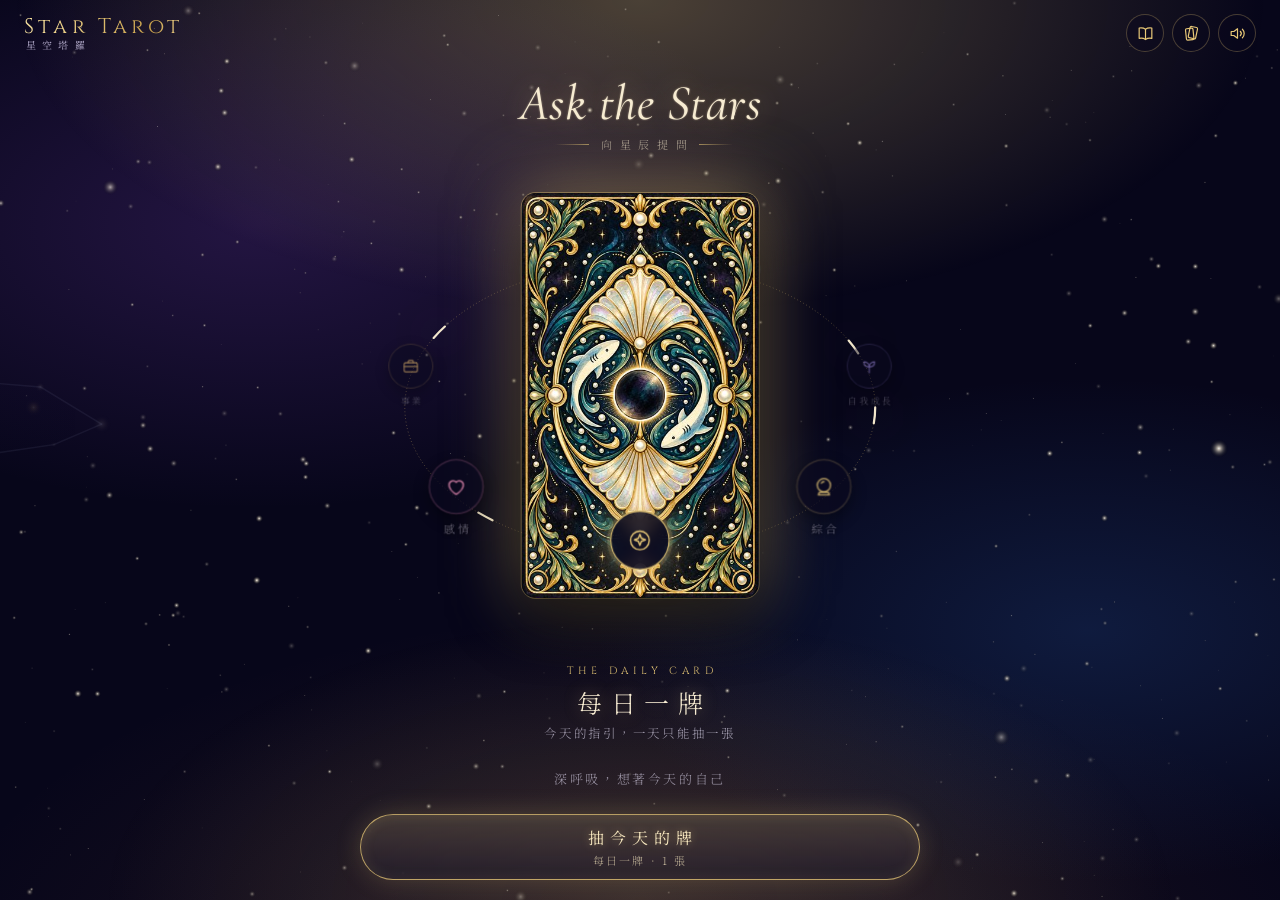
==== index.html @ aa1b9997 "Add quick draw, number scenarios I–V, give each scenario its own spreads - Quick Draw sits opposite " ====
<!doctype html>
<html lang="zh-Hant">
<head>
<meta charset="utf-8">
<meta name="viewport" content="width=device-width, initial-scale=1, viewport-fit=cover">
<title>星空塔羅</title>
<meta name="theme-color" content="#07061a">
<link rel="preconnect" href="https://fonts.googleapis.com">
<link rel="preconnect" href="https://fonts.gstatic.com" crossorigin>
<link href="https://fonts.googleapis.com/css2?family=Cinzel:wght@400;500;700&family=Cormorant+Garamond:ital,wght@0,400;0,500;1,400;1,500&family=Noto+Serif+TC:wght@300;400;600&display=swap" rel="stylesheet">
<link rel="stylesheet" href="style.css">
</head>
<body>
<div id="aura"></div>
<canvas id="sky"></canvas>
<svg id="lines"></svg>
<div id="slots"></div>
<div id="table"></div>
<div id="ghosts"></div>
<div id="qLayer"></div>
<div id="labels"></div>
<div id="pickRing" hidden><div class="spin"></div></div>
<div id="gallery" hidden><div id="ring"></div><p class="gallery-hint">拖曳旋轉 · 點擊看牌</p></div>
<canvas id="fx"></canvas>
<div id="flash"></div>

<header id="top">
  <button class="brand" id="homeBtn" title="回到起始頁"><span class="en">Star Tarot</span><span class="zh">星空塔羅</span></button>
  <div id="spreadName"></div>
  <div class="tools">
    <button class="icon" id="historyBtn" title="占卜紀錄" aria-label="占卜紀錄"><svg viewBox="0 0 24 24" aria-hidden="true"><path d="M12 6.6C10 5.1 7 4.6 4 5.1v13c3-.5 6 0 8 1.5 2-1.5 5-2 8-1.5v-13c-3-.5-6 0-8 1.5zM12 6.6v13"/></svg></button>
    <button class="icon" id="galleryBtn" title="牌卡畫廊" aria-label="牌卡畫廊"><svg viewBox="0 0 24 24" aria-hidden="true"><rect x="9" y="3.6" width="9.5" height="14.5" rx="1.6" transform="rotate(12 13.7 10.9)"/><rect x="5" y="5.6" width="9.5" height="14.5" rx="1.6" transform="rotate(-6 9.7 12.9)"/></svg></button>
    <button class="icon" id="soundBtn" title="音效" aria-label="音效"><svg viewBox="0 0 24 24" aria-hidden="true"><path d="M4 9.5h3.4L12 6v12l-4.6-3.5H4z"/><path d="M15.5 9.2a4 4 0 0 1 0 5.6M18.2 6.6a7.6 7.6 0 0 1 0 10.8"/></svg></button>
  </div>
</header>

<section id="home" class="screen">
  <div class="hero">
    <h1><span class="en">Ask the Stars</span><span class="zh">向星辰提問</span></h1>
  </div>
  <div id="orbit" aria-label="選擇情境">
    <svg class="orbit-path" viewBox="0 0 100 100" preserveAspectRatio="none" aria-hidden="true">
      <ellipse cx="50" cy="50" rx="42" ry="30" pathLength="100"/>
      <ellipse class="comet" cx="50" cy="50" rx="42" ry="30" pathLength="100"/>
    </svg>
    <div class="orbit-card"><div class="oc-face"></div></div>
    <button class="orb" data-scene="daily"><span class="orb-icon"><svg viewBox="0 0 24 24" aria-hidden="true"><circle cx="12" cy="12" r="8.5"/><path d="M12 6.5l1.4 3.6 3.6 1.4-3.6 1.4L12 16.5l-1.4-3.6L7 11.5l3.6-1.4z"/></svg></span><span class="orb-name">每日一牌</span></button>
    <button class="orb" data-scene="love"><span class="orb-icon"><svg viewBox="0 0 24 24" aria-hidden="true"><path d="M12 19.5s-7-4.3-7-9.4A3.9 3.9 0 0 1 12 7.7a3.9 3.9 0 0 1 7 2.4c0 5.1-7 9.4-7 9.4z"/></svg></span><span class="orb-name">感情</span></button>
    <button class="orb" data-scene="career"><span class="orb-icon"><svg viewBox="0 0 24 24" aria-hidden="true"><rect x="4" y="8" width="16" height="11" rx="2"/><path d="M9 8V6.5A1.5 1.5 0 0 1 10.5 5h3A1.5 1.5 0 0 1 15 6.5V8M4 12.5h16"/></svg></span><span class="orb-name">事業</span></button>
    <button class="orb" data-scene="quick"><span class="orb-icon"><svg viewBox="0 0 24 24" aria-hidden="true"><rect x="6" y="5" width="9" height="14" rx="1.5" transform="rotate(-10 10.5 12)"/><path d="M17.5 3.5l.8 2 2 .8-2 .8-.8 2-.8-2-2-.8 2-.8zM18 13l.5 1.2 1.2.5-1.2.5L18 16.4l-.5-1.2-1.2-.5 1.2-.5z"/></svg></span><span class="orb-name">隨手一抽</span></button>
    <button class="orb" data-scene="study"><span class="orb-icon"><svg viewBox="0 0 24 24" aria-hidden="true"><path d="M3.5 9 12 5l8.5 4L12 13z"/><path d="M7 11v4c1.5 1.4 3.2 2 5 2s3.5-.6 5-2v-4M20.5 9v5"/></svg></span><span class="orb-name">學業</span></button>
    <button class="orb" data-scene="self"><span class="orb-icon"><svg viewBox="0 0 24 24" aria-hidden="true"><path d="M12 20v-7"/><path d="M12 13c0-3.5-2.5-6-6.5-6 0 3.8 2.6 6 6.5 6zM12 13c0-3.5 2.5-6 6.5-6 0 3.8-2.6 6-6.5 6z"/></svg></span><span class="orb-name">自我成長</span></button>
    <button class="orb" data-scene="general"><span class="orb-icon"><svg viewBox="0 0 24 24" aria-hidden="true"><circle cx="12" cy="10.5" r="6.5"/><path d="M7.5 17.5h9l1 2.5h-11z"/><path d="M9.5 8.5a3 3 0 0 1 2.5-1.5"/></svg></span><span class="orb-name">綜合</span></button>
  </div>
  <div class="scene-info"><p class="scene-en"></p><h2></h2><p class="scene-sub"></p></div>
  <div id="homeBottom">
    <div id="qBox">
      <input id="question" maxlength="60" placeholder="在心中默念，或寫下你的問題" autocomplete="off">
      <button id="ideaBtn" type="button" title="換一個問題靈感">靈感</button>
    </div>
    <p class="daily-note">深呼吸，想著今天的自己</p>
    <div class="start-row">
      <button class="primary" id="startBtn"><span class="t">開始洗牌</span><span class="s"></span></button>
      <button id="spreadBtn" title="選擇牌陣" aria-label="選擇牌陣"></button>
    </div>
  </div>
</section>

<section id="quick" class="screen">
  <button class="back-link q-back">← 回到星空</button>
  <div class="q-head">
    <p class="scene-en">Quick Draw</p>
    <h2>隨手一抽</h2>
    <p class="scene-sub">心裡想著那件決定不了的事</p>
  </div>
  <div class="q-stage">
    <div class="case" aria-label="從卡夾抽一張牌">
      <div class="case-back"></div>
      <div class="case-cards"><span></span><span></span><span></span></div>
      <div class="peek"><div class="face back"></div></div>
      <div class="case-front">
        <span class="cf-moon"></span>
        <span class="cf-title">STAR TAROT</span>
        <span class="cf-sub">星 空 塔 羅</span>
      </div>
    </div>
    <p class="q-hint">把牌往上拉出來，或輕點卡夾</p>
  </div>
  <div class="q-result" hidden>
    <p class="q-en"></p>
    <h2 class="q-verdict"></h2>
    <p class="q-line"></p>
    <p class="q-card"></p>
    <p class="q-advice"></p>
    <div class="q-actions">
      <button class="primary" data-q="again">再抽一張</button>
      <button data-q="detail">完整牌義</button>
      <button data-q="home">回到星空</button>
    </div>
  </div>
</section>

<div id="wheel" hidden>
  <button class="wheel-close" aria-label="關閉">✕</button>
  <p class="label wheel-title">Choose your spread</p>
  <div class="dial">
  </div>
  <div class="hub">
    <span class="hd"></span>
    <span class="hn"></span>
    <span class="hc"></span>
    <span class="hb"></span>
    <button class="hub-ok">選這個牌陣</button>
  </div>
  <p class="wheel-tip">轉動輪盤，或點選牌陣</p>
</div>

<p id="hint"></p>

<div id="revealBar" hidden><button class="primary" id="revealAllBtn">✦ 全部翻開</button></div>

<div id="actions" hidden>
  <button class="primary with-icon" id="readingBtn"><svg viewBox="0 0 24 24" aria-hidden="true"><path d="M7 3.5h7.5L19 8v12.5H7z"/><path d="M14.5 3.5V8H19M10 12h6M10 15.5h6"/></svg>完整解讀</button>
  <button class="with-icon" id="shareBtn"><svg viewBox="0 0 24 24" aria-hidden="true"><path d="M12 15V4M8 7.5L12 3.5l4 4"/><path d="M6.5 11H5v9.5h14V11h-1.5"/></svg>存成圖片</button>
  <button class="with-icon" id="againBtn"><svg viewBox="0 0 24 24" aria-hidden="true"><path d="M19 12a7 7 0 1 1-2.1-5"/><path d="M19.5 4v4.5H15"/></svg>再抽一次</button>
</div>

<div id="tooltip" hidden></div>

<div id="modal" hidden>
  <div class="modal-body">
    <button class="close" aria-label="關閉">✕</button>
    <div class="modal-card"><div class="mcard"><img alt=""><div class="holo"></div><div class="glare"></div></div></div>
    <div class="modal-text"></div>
  </div>
</div>

<div id="sheet" hidden>
  <div class="sheet-body">
    <button class="close" aria-label="關閉">✕</button>
    <div class="sheet-content"></div>
  </div>
</div>

<div id="share" hidden>
  <div class="share-body">
    <button class="close" aria-label="關閉">✕</button>
    <img alt="占卜結果圖片">
    <p class="share-status"></p>
    <div class="share-actions">
      <button class="primary" data-act="native" hidden>分享</button>
      <button class="with-icon" data-act="download"><svg viewBox="0 0 24 24" aria-hidden="true"><path d="M12 4v11M8 11l4 4 4-4M5 19.5h14"/></svg>下載圖片</button>
    </div>
  </div>
</div>

<script src="meanings.js"></script>
<script src="cards.js"></script>
<script src="reading.js"></script>
<script src="live.js"></script>
<script src="app.js"></script>
</body>
</html>
---- style.css ----
:root {
  --ink: #f4ecd8;
  --muted: #b8b0d0;
  --gold: #e8c877;
  --gold-deep: #b8913f;
  --night: #07061a;
  --panel: rgba(16, 13, 44, .78);
  --line: rgba(232, 200, 119, .35);
  --serif: 'Noto Serif TC', 'Songti TC', serif;
  --display: 'Cinzel', 'Noto Serif TC', serif;
  --latin: 'Cormorant Garamond', 'Noto Serif TC', serif;
}

* { box-sizing: border-box; }
html, body { margin: 0; height: 100%; overflow: hidden; }
body {
  background:
    radial-gradient(ellipse 60% 45% at 20% 25%, rgba(110, 60, 170, .28), transparent 70%),
    radial-gradient(ellipse 55% 40% at 85% 70%, rgba(40, 90, 170, .25), transparent 70%),
    radial-gradient(ellipse 80% 60% at 50% 110%, rgba(200, 120, 80, .14), transparent 70%),
    var(--night);
  color: var(--ink);
  font-family: var(--serif);
  -webkit-tap-highlight-color: transparent;
  user-select: none;
  -webkit-user-select: none;
}
button { font: inherit; color: inherit; cursor: pointer; }

#sky, #fx, #lines, #slots, #table { position: fixed; inset: 0; width: 100%; height: 100%; }
#sky { z-index: 0; }
#lines { z-index: 1; pointer-events: none; overflow: visible; }
#slots { z-index: 1; pointer-events: none; }
#table { z-index: 2; pointer-events: none; perspective: 1400px; }
#ghosts { position: fixed; inset: 0; z-index: 6; pointer-events: none; perspective: 1400px; }
#home.handoff .orbit-card { visibility: hidden; }
#fx { z-index: 8; pointer-events: none; }
#labels { position: fixed; inset: 0; z-index: 3; pointer-events: none; }

/* ---------- 頂部 ---------- */
#top {
  position: fixed; top: 0; left: 0; right: 0; z-index: 6;
  display: grid; grid-template-columns: 1fr auto 1fr; align-items: center; gap: 12px;
  padding: max(14px, env(safe-area-inset-top)) 24px 12px;
}
.brand { display: flex; flex-direction: column; gap: 2px; line-height: 1; padding: 0; border: 0; background: none; text-align: left; justify-self: start; }
.brand .en {
  font-family: var(--display); font-size: 21px; letter-spacing: .2em;
  background: linear-gradient(90deg, #f8e3a1, #c9a14a 40%, #fff1c4 60%, #c9a14a);
  background-size: 200% 100%;
  -webkit-background-clip: text; background-clip: text; color: transparent;
  animation: sheen 6s linear infinite;
}
.brand .zh { font-size: 10px; letter-spacing: .62em; color: var(--muted); padding-left: 2px; }
@keyframes sheen { to { background-position: -200% 0; } }

.tools { display: flex; gap: 8px; justify-self: end; }
.icon {
  display: grid; place-items: center; width: 38px; height: 38px; padding: 0; border-radius: 50%;
  border: 1px solid rgba(232, 200, 119, .28); background: rgba(10, 8, 30, .45); color: var(--gold);
  transition: border-color .25s, background .25s, box-shadow .25s;
}
.icon svg { width: 19px; height: 19px; fill: none; stroke: currentColor; stroke-width: 1.5; stroke-linecap: round; stroke-linejoin: round; }
.icon:hover { border-color: var(--gold); background: rgba(232, 200, 119, .1); box-shadow: 0 0 18px rgba(232, 200, 119, .25); }
.icon.off { color: var(--muted); }

/* ---------- 情境氛圍：依情境換背景光暈 ---------- */
#aura {
  position: fixed; inset: 0; z-index: 0; pointer-events: none; transition: opacity .5s;
  --aura: 120, 90, 220;
  background:
    radial-gradient(ellipse 70% 50% at 50% 0%, rgba(var(--aura), .30), transparent 70%),
    radial-gradient(ellipse 60% 45% at 50% 100%, rgba(var(--aura), .16), transparent 70%);
}

/* ---------- 起始頁 ---------- */
.screen {
  position: fixed; inset: 0; z-index: 5; overflow: hidden;
  display: flex; flex-direction: column; align-items: center; gap: clamp(8px, 1.6vh, 16px);
  padding: calc(max(14px, env(safe-area-inset-top)) + 64px) 16px max(16px, env(safe-area-inset-bottom));
  opacity: 0; pointer-events: none; transform: translateY(16px);
  transition: opacity .45s, transform .45s;
}
.screen.show { opacity: 1; pointer-events: auto; transform: none; }
.screen > * { width: min(560px, 100%); flex: none; }
#home { --accent-rgb: 232, 200, 119; }

.hero { text-align: center; }
.hero h1 { margin: 0; display: flex; flex-direction: column; align-items: center; gap: 8px; font-weight: 400; }
.hero .en {
  font-family: var(--latin); font-style: italic; font-weight: 400; line-height: 1;
  font-size: clamp(32px, 9vw, 50px); letter-spacing: .01em; color: #f7ecd2;
  text-shadow: 0 0 26px rgba(var(--accent-rgb), .45), 0 0 2px rgba(255, 240, 210, .5);
  transition: text-shadow .6s;
}
.hero .zh {
  display: flex; align-items: center; gap: 12px;
  font-size: 11px; font-weight: 300; letter-spacing: .7em; padding-left: .7em; color: rgba(246, 234, 208, .62);
}
.hero .zh::before, .hero .zh::after { content: ''; width: 34px; height: 1px; background: linear-gradient(90deg, transparent, rgba(232, 200, 119, .6)); }
.hero .zh::after { transform: scaleX(-1); margin-left: -.7em; }

/* 星座軌道：中央浮動的牌，六個情境沿著橢圓環繞 */
#orbit {
  position: relative; flex: 1 1 auto !important; min-height: 170px; max-height: 520px;
  touch-action: none; cursor: grab; user-select: none; -webkit-user-select: none;
}
#orbit:active { cursor: grabbing; }
.orbit-path { position: absolute; inset: 0; width: 100%; height: 100%; overflow: visible; pointer-events: none; }
.orbit-path ellipse {
  fill: none; stroke: rgba(var(--accent-rgb), .4); stroke-width: 1; vector-effect: non-scaling-stroke;
  stroke-dasharray: .35 1.15; transition: stroke .6s;
}
.orbit-path .comet {
  stroke: rgba(255, 244, 214, .95); stroke-width: 2.2; stroke-linecap: round; stroke-dasharray: 7 93;
  filter: drop-shadow(0 0 4px rgba(var(--accent-rgb), .9));
  animation: comet 7s linear infinite;
}
@keyframes comet { to { stroke-dashoffset: -100; } }
.orbit-card { position: absolute; left: 50%; top: 50%; z-index: 2; height: 84%; aspect-ratio: 958 / 1642; transform: translate(-50%, -53%); perspective: 900px; pointer-events: none; }
.oc-face {
  width: 100%; height: 100%; border-radius: 6% / 3.5%;
  background: var(--back) center / 100% 100%;
  box-shadow: 0 24px 54px rgba(0, 0, 0, .62), 0 0 0 1px rgba(232, 200, 119, .45), 0 0 70px rgba(var(--accent-rgb), .55);
  animation: ocFloat 5s ease-in-out infinite; transition: box-shadow .6s;
}
@keyframes ocFloat { 50% { transform: translateY(-8px) rotateY(10deg) rotateX(4deg); } }
.orbit-card.spin .oc-face { animation: ocSpin .9s cubic-bezier(.3, .7, .3, 1), ocFloat 5s ease-in-out .9s infinite; }
@keyframes ocSpin { from { transform: rotateY(-360deg) scale(.88); } }

.orb { position: absolute; left: 0; top: 0; display: flex; flex-direction: column; align-items: center; gap: 6px; padding: 0; border: 0; background: none; color: var(--ink); will-change: transform; }
.orb-icon {
  position: relative; display: grid; place-items: center; width: 54px; height: 54px; border-radius: 50%;
  border: 1px solid rgba(var(--orb-rgb, 232, 200, 119), .32); background: rgba(12, 10, 32, .8);
  backdrop-filter: blur(6px); -webkit-backdrop-filter: blur(6px);
  box-shadow: 0 6px 18px rgba(0, 0, 0, .45); transition: border-color .3s, box-shadow .3s;
}
.orb-icon svg { width: 24px; height: 24px; fill: none; stroke: rgb(var(--orb-rgb, 232, 200, 119)); stroke-width: 1.3; stroke-linecap: round; stroke-linejoin: round; }
.orb-name { font-size: 11px; font-weight: 300; letter-spacing: .26em; padding-left: .26em; white-space: nowrap; color: rgba(225, 218, 240, .6); text-shadow: 0 1px 4px #000; transition: color .3s; }
.orb.on .orb-icon { border-color: rgb(var(--orb-rgb, 232, 200, 119)); box-shadow: 0 0 0 3px rgba(var(--orb-rgb, 232, 200, 119), .16), 0 0 34px rgba(var(--orb-rgb, 232, 200, 119), .65); }
.orb.on .orb-name { opacity: 0; } /* 正前方的名稱和下方的大標題重複，就不顯示 */
.orb.nudge .orb-icon::after {
  content: ''; position: absolute; inset: -6px; border-radius: 50%; border: 1px solid rgba(232, 200, 119, .8);
  animation: nudge 1.8s ease-out infinite;
}
@keyframes nudge { from { transform: scale(.85); opacity: 1; } to { transform: scale(1.3); opacity: 0; } }
[data-scene="daily"] { --orb-rgb: 232, 200, 119; }
[data-scene="love"] { --orb-rgb: 255, 154, 196; }
[data-scene="career"] { --orb-rgb: 245, 198, 110; }
[data-scene="study"] { --orb-rgb: 124, 200, 255; }
[data-scene="self"] { --orb-rgb: 185, 162, 255; }
[data-scene="general"] { --orb-rgb: 232, 200, 119; }

.scene-info { text-align: center; }
.scene-en { margin: 0; font-family: var(--display); font-size: 10.5px; letter-spacing: .42em; padding-left: .42em; text-transform: uppercase; color: rgba(var(--accent-rgb), .95); transition: color .6s; }
.scene-info h2 {
  margin: 6px 0 4px; font-size: 25px; font-weight: 300; letter-spacing: .34em; padding-left: .34em; color: #f7ecd2;
  text-shadow: 0 0 18px rgba(var(--accent-rgb), .35);
}
.scene-sub { margin: 0; font-size: 12.5px; font-weight: 300; letter-spacing: .14em; color: rgba(225, 218, 240, .66); }

/* 下方：問題框＋主要按鈕＋右側的牌陣按鈕；每日一牌時用同樣的版面 */
#homeBottom { display: flex; flex-direction: column; gap: 12px; padding-bottom: 4px; }
.daily-note { display: none; margin: 0; text-align: center; font-size: 13px; font-weight: 300; letter-spacing: .2em; color: rgba(225, 218, 240, .62); line-height: 46px; }
#home.daily #qBox { display: none; }
#home.daily .daily-note { display: block; }
#home.daily #spreadBtn { display: none; }
.start-row { display: flex; gap: 10px; align-items: center; }
#startBtn { flex: 1; display: flex; flex-direction: column; align-items: center; gap: 3px; padding: 11px 20px; }
#startBtn .t { font-size: 16px; letter-spacing: .36em; padding-left: .36em; }
#startBtn .s { font-size: 11px; font-weight: 300; letter-spacing: .2em; color: rgba(248, 233, 192, .7); text-shadow: none; }
#spreadBtn {
  flex: none; position: relative; width: 64px; aspect-ratio: 1; border-radius: 50%; padding: 0;
  display: flex; flex-direction: column; align-items: center; justify-content: center; gap: 1px;
  border: 0; background: radial-gradient(circle, rgba(var(--accent-rgb), .18), rgba(12, 10, 32, .8) 70%);
  box-shadow: 0 0 24px rgba(var(--accent-rgb), .28); transition: box-shadow .3s, transform .2s;
}
#spreadBtn:hover { transform: scale(1.05); box-shadow: 0 0 34px rgba(var(--accent-rgb), .45); }
.sb-ring { position: absolute; inset: 0; width: 100%; height: 100%; animation: spinSlow 24s linear infinite; }
.sb-ring circle { fill: none; stroke: rgba(var(--accent-rgb), .85); stroke-width: 1; }
.sb-ring .thin { stroke-opacity: .4; stroke-dasharray: 1.5 3; }
.sb-ring line { stroke: rgba(var(--accent-rgb), .7); stroke-width: 1; }
.sb-ring .pt { fill: rgb(var(--accent-rgb)); }
@keyframes spinSlow { to { transform: rotate(360deg); } }
.sb-fan { position: relative; width: 25px; height: 25px; margin-top: 2px; }
.sb-fan rect { fill: rgba(12, 10, 32, .9); stroke: #f3d68a; stroke-width: 1.1; }
.sb-fan .dot { fill: #f3d68a; }
.sb-label { position: relative; font-size: 10px; font-weight: 300; letter-spacing: .3em; padding-left: .3em; color: #f7ecd2; }
#spreadBtn.pop { animation: pop .5s cubic-bezier(.3, 1.6, .5, 1); }
@keyframes pop { 40% { transform: scale(1.18); } }

/* 牌陣輪盤 */
#wheel {
  position: fixed; inset: 0; z-index: 9; display: grid; place-items: center;
  background: radial-gradient(circle at 50% 50%, rgba(14, 10, 40, .82), rgba(4, 3, 14, .92));
  backdrop-filter: blur(6px); -webkit-backdrop-filter: blur(6px);
  opacity: 0; transition: opacity .35s;
  --D: min(86vw, 62vh, 460px);
}
#wheel[hidden] { display: none; }
#wheel.open { opacity: 1; }
#wheel .dial, #wheel .hub {
  grid-area: 1 / 1; transform-origin: calc(var(--ox) - 50vw + 50%) calc(var(--oy) - 50vh + 50%);
  transform: scale(.08) rotate(-120deg); transition: transform .5s cubic-bezier(.2, .9, .25, 1.05);
}
#wheel.open .dial, #wheel.open .hub { transform: none; }
.dial {
  position: relative; width: var(--D); height: var(--D); border-radius: 50%; touch-action: none; cursor: grab;
  background:
    radial-gradient(circle, transparent 33%, rgba(var(--accent-rgb, 232, 200, 119), .07) 34%, transparent 35%),
    radial-gradient(circle, transparent 70%, rgba(232, 200, 119, .06) 71%, transparent 100%);
  border: 1px solid rgba(232, 200, 119, .28);
  box-shadow: 0 0 80px rgba(var(--accent-rgb, 232, 200, 119), .15), inset 0 0 60px rgba(232, 200, 119, .05);
}
.dial::before {
  content: ''; position: absolute; inset: 9%; border-radius: 50%;
  border: 1px dashed rgba(232, 200, 119, .25);
}
/* 正上方的指標 */
.dial::after {
  content: ''; position: absolute; left: 50%; top: -14px; width: 0; height: 0; transform: translateX(-50%);
  border: 8px solid transparent; border-top: 11px solid var(--gold);
  filter: drop-shadow(0 0 6px rgba(232, 200, 119, .9));
}
.wi {
  position: absolute; left: 50%; top: 50%; width: 76px; margin: -38px 0 0 -38px; padding: 8px 0 6px;
  display: flex; flex-direction: column; align-items: center; gap: 4px; border: 0; background: none; color: var(--ink);
  transform: rotate(calc(var(--a) + var(--rot, 0deg))) translateY(calc(var(--D) * -.4)) rotate(calc((var(--a) + var(--rot, 0deg)) * -1));
}
.wi .diagram { width: 32px; height: 32px; padding: 6px; box-sizing: content-box; border-radius: 50%; background: rgba(12, 10, 32, .85); border: 1px solid rgba(232, 200, 119, .3); transition: border-color .3s, box-shadow .3s, transform .3s; }
.wi span { font-size: 11px; font-weight: 300; letter-spacing: .12em; white-space: nowrap; color: rgba(225, 218, 240, .7); }
.wi em { position: absolute; top: -6px; right: 2px; font-style: normal; font-size: 9px; letter-spacing: .15em; padding: 0 5px; border-radius: 999px; color: #1a1230; background: var(--gold); }
.wi.on .diagram { border-color: var(--gold); box-shadow: 0 0 22px rgba(232, 200, 119, .65); transform: scale(1.15); }
.wi.on span { color: #f7ecd2; }
.hub {
  position: relative; z-index: 1; width: calc(var(--D) * .6); display: flex; flex-direction: column; align-items: center; gap: 4px;
  text-align: center; pointer-events: none;
}
.hub .hd .diagram { width: 46px; height: 46px; }
.hn { font-size: 19px; font-weight: 300; letter-spacing: .3em; padding-left: .3em; color: #f7ecd2; }
.hc { font-family: var(--display); font-size: 9.5px; letter-spacing: .32em; text-transform: uppercase; color: rgba(232, 200, 119, .8); }
.hb { margin: 4px 0 8px; font-size: 11.5px; font-weight: 300; line-height: 1.6; color: rgba(225, 218, 240, .66); text-wrap: balance; word-break: keep-all; }
.hub-ok {
  pointer-events: auto; padding: 8px 18px; border-radius: 999px; font-size: 12.5px; letter-spacing: .24em; padding-left: calc(18px + .24em);
  border: 1px solid rgba(232, 200, 119, .75); background: rgba(232, 200, 119, .12); color: #f8e9c0;
  box-shadow: 0 0 18px rgba(232, 200, 119, .25);
}
.wheel-title { position: absolute; top: calc(max(14px, env(safe-area-inset-top)) + 70px); left: 0; right: 0; justify-content: center; }
.wheel-tip { position: absolute; bottom: max(28px, env(safe-area-inset-bottom)); left: 0; right: 0; margin: 0; text-align: center; font-size: 12px; font-weight: 300; letter-spacing: .2em; color: rgba(225, 218, 240, .55); }
.wheel-close {
  position: absolute; top: calc(max(14px, env(safe-area-inset-top)) + 4px); right: 18px; width: 38px; height: 38px; border-radius: 50%;
  border: 1px solid var(--line); background: rgba(0, 0, 0, .3);
}

#qBox { position: relative; }
#question {
  width: 100%; padding: 12px 70px 12px 20px; border-radius: 999px; text-align: center;
  border: 1px solid rgba(232, 200, 119, .24); background: rgba(10, 8, 30, .55); color: #f7ecd2;
  font: 300 16px var(--serif); letter-spacing: .06em; outline: none; user-select: text; -webkit-user-select: text;
  transition: border-color .3s, box-shadow .3s;
}
#question:focus { border-color: rgba(232, 200, 119, .7); box-shadow: 0 0 24px rgba(232, 200, 119, .2); }
#question::placeholder { color: rgba(225, 218, 240, .45); letter-spacing: .1em; }
#question.flash { animation: qflash .7s ease-out; }
@keyframes qflash { from { border-color: var(--gold); box-shadow: 0 0 30px rgba(232, 200, 119, .45); } }
#ideaBtn {
  position: absolute; right: 6px; top: 50%; transform: translateY(-50%);
  padding: 6px 13px; border-radius: 999px; font-size: 11.5px; letter-spacing: .24em; padding-left: calc(13px + .24em); white-space: nowrap;
  border: 1px solid rgba(232, 200, 119, .3); background: rgba(232, 200, 119, .06); color: rgba(232, 200, 119, .95);
  transition: background .25s, border-color .25s;
}
#ideaBtn:hover { background: rgba(232, 200, 119, .14); border-color: var(--gold); }
.with-icon { display: inline-flex; align-items: center; justify-content: center; gap: 7px; }
.with-icon svg { width: 16px; height: 16px; flex: none; fill: none; stroke: currentColor; stroke-width: 1.6; stroke-linecap: round; stroke-linejoin: round; }
.label {
  display: flex; align-items: center; gap: 12px; margin: 0;
  font-family: var(--display); font-size: 9.5px; letter-spacing: .42em; text-transform: uppercase; color: rgba(232, 200, 119, .72);
}
.label::before, .label::after { content: ''; width: 34px; height: 1px; background: linear-gradient(90deg, transparent, rgba(232, 200, 119, .5)); }
.label::after { transform: scaleX(-1); }
.chips { display: flex; justify-content: center; gap: 6px; }
.chips button {
  padding: 6px 13px; border-radius: 999px; font-size: 13px; white-space: nowrap;
  border: 1px solid rgba(232, 200, 119, .22); background: rgba(10, 8, 30, .5); color: var(--muted);
  transition: color .25s, border-color .25s, background .25s, box-shadow .25s;
}
.chips button:hover { color: var(--ink); border-color: var(--gold); }

/* 主要按鈕：深色玻璃、細金邊、帶一點微光 */
.primary {
  padding: 12px 32px; border-radius: 999px; border: 1px solid rgba(232, 200, 119, .75);
  background: linear-gradient(180deg, rgba(232, 200, 119, .22), rgba(232, 200, 119, .05)), rgba(14, 11, 38, .6);
  backdrop-filter: blur(8px); -webkit-backdrop-filter: blur(8px);
  color: #f8e9c0; font-weight: 400; letter-spacing: .32em; text-shadow: 0 0 10px rgba(232, 200, 119, .45);
  box-shadow: 0 0 26px rgba(232, 200, 119, .2), inset 0 0 14px rgba(232, 200, 119, .12);
  transition: transform .2s, box-shadow .25s, border-color .25s;
}
.primary:hover { transform: translateY(-1px); border-color: #f3d68a; box-shadow: 0 0 40px rgba(232, 200, 119, .38), inset 0 0 18px rgba(232, 200, 119, .2); }
#spreadName { justify-self: center; font-size: 12px; font-weight: 300; letter-spacing: .32em; color: rgba(232, 200, 119, .85); }

/* 比較矮的螢幕：縮小標題，讓軌道多一點空間 */
@media (max-height: 700px) {
  .hero .en { font-size: 30px; }
  .hero .zh { display: none; }
  .scene-info h2 { font-size: 22px; margin: 3px 0 2px; }
  .scene-sub { display: none; }
}
@media (max-height: 600px) {
  .hero { display: none; }
}

#hint {
  position: fixed; left: 0; right: 0; z-index: 6; margin: 0;
  text-align: center; font-size: 14px; letter-spacing: .15em; color: var(--gold);
  text-shadow: 0 0 12px rgba(232, 200, 119, .6);
  pointer-events: none; transition: opacity .4s;
}
#hint small { display: block; margin-top: 4px; font-size: 11px; letter-spacing: .12em; color: var(--muted); text-shadow: none; }

/* ---------- 3D 牌環 ---------- */
#pickRing {
  position: fixed; left: 0; right: 0; bottom: 0; z-index: 4;
  perspective: 900px; touch-action: none; cursor: grab;
  transition: opacity .45s;
}
#pickRing[hidden] { display: none; }
#pickRing.out { opacity: 0; pointer-events: none; }
#pickRing:active { cursor: grabbing; }
#pickRing .spin { position: absolute; left: 50%; transform-style: preserve-3d; }
.rcard {
  position: absolute; transform-style: preserve-3d;
  transform: rotateY(calc(var(--a) * var(--open, 1))) translateZ(var(--R)) translateY(var(--up, 0px)) scale(var(--sc, 1));
}
#pickRing.ready .rcard { transition: transform .35s cubic-bezier(.2, .8, .2, 1); }
.rcard .face { background: var(--back) center / 100% 100%; box-shadow: 0 6px 16px rgba(0, 0, 0, .5), 0 0 0 1px rgba(232, 200, 119, .25); transition: box-shadow .3s; }
.ring-focus { position: absolute; left: 50%; z-index: 5; pointer-events: none; transform: translateY(-20px); transition: opacity .25s, transform .3s cubic-bezier(.2, .9, .3, 1.3); }
.ring-focus .face { border-radius: 5.5% / 3.2%; box-shadow: 0 14px 30px rgba(0, 0, 0, .6), 0 0 0 1.5px rgba(255, 230, 160, .95), 0 0 34px rgba(255, 215, 130, .75); }
#pickRing.moving .ring-focus { opacity: 0; transform: translateY(0) scale(.9); }
#pickRing:not(.moving) .rcard.facing { opacity: 0; transition: opacity .15s; }

#revealBar {
  position: fixed; left: 50%; bottom: max(22px, env(safe-area-inset-bottom)); z-index: 6;
  transform: translateX(-50%); animation: rise .6s both;
}
#revealBar[hidden] { display: none; }

#flash {
  position: fixed; inset: 0; z-index: 7; pointer-events: none; opacity: 0;
  background: radial-gradient(circle at 50% 45%, rgba(var(--flash, 255, 226, 150), .5), transparent 65%);
}
#flash.on { animation: flashA .9s ease-out; }
@keyframes flashA { 15% { opacity: 1; } to { opacity: 0; } }

.reveal-name {
  position: absolute; z-index: 2; padding: 6px 16px; border-radius: 999px; white-space: nowrap;
  font-size: 15px; letter-spacing: .15em; color: var(--gold);
  background: rgba(10, 8, 30, .88); border: 1px solid rgba(232, 200, 119, .5);
  box-shadow: 0 8px 24px rgba(0, 0, 0, .5), 0 0 20px rgba(232, 200, 119, .25);
  animation: namePop 2.2s ease-out both;
}
.reveal-name small { margin-left: 8px; font-size: 11px; letter-spacing: .1em; color: #ffe7a8; }
.reveal-name.rev small { color: #ffb4b4; }
@keyframes namePop {
  0% { opacity: 0; transform: translateY(10px) scale(.9); }
  15%, 75% { opacity: 1; transform: none; }
  100% { opacity: 0; transform: translateY(-8px); }
}

#actions {
  position: fixed; left: 50%; bottom: max(18px, env(safe-area-inset-bottom)); z-index: 6;
  transform: translateX(-50%); display: flex; gap: 10px;
  animation: rise .6s both;
}
#actions[hidden] { display: none; }
#actions button { white-space: nowrap; }
#actions button:not(.primary) {
  padding: 11px 22px; border-radius: 999px; border: 1px solid var(--line);
  background: rgba(10, 8, 30, .6); letter-spacing: .1em;
}
@keyframes rise { from { opacity: 0; transform: translate(-50%, 16px); } }

/* ---------- 牌 ---------- */
.card {
  position: absolute; left: 0; top: 0;
  transition: transform .9s cubic-bezier(.2, .8, .2, 1), width .9s cubic-bezier(.2, .8, .2, 1), height .9s cubic-bezier(.2, .8, .2, 1), opacity .5s;
  transform-style: preserve-3d;
  pointer-events: auto;
}
.card .tilt, .card .inner { position: absolute; inset: 0; transform-style: preserve-3d; }
.card .tilt { transition: transform .15s; transform: rotateX(var(--ry, 0deg)) rotateY(var(--rx, 0deg)); }
.card .inner { transition: transform .9s cubic-bezier(.3, 1.3, .5, 1); }
.card.flipped .inner { transform: rotateY(180deg); }
.face {
  position: absolute; inset: 0; border-radius: 5.5% / 3.2%; overflow: hidden;
  backface-visibility: hidden; -webkit-backface-visibility: hidden;
}
.back {
  background: var(--back) center / 100% 100%;
  box-shadow: 0 4px 14px rgba(0, 0, 0, .5), 0 0 0 1px rgba(232, 200, 119, .25);
}
.front {
  transform: rotateY(180deg); background: #e9d9b5;
  box-shadow: 0 8px 30px rgba(0, 0, 0, .55), 0 0 40px rgba(232, 200, 119, .25);
}
.front img { width: 100%; height: 100%; object-fit: cover; display: block; }
.card.reversed .front img { transform: rotate(180deg); }

/* 翻牌：等待點擊、蓄力、浮起翻面 */
.card.ready { cursor: pointer; }
.card.ready .back { animation: readyPulse 1.8s ease-in-out infinite; }
@keyframes readyPulse {
  50% { box-shadow: 0 0 0 1.5px rgba(255, 230, 160, .9), 0 0 28px rgba(255, 215, 130, .65); }
}
.card.charging .tilt { animation: charge .52s ease-in both; }
.card.charging .back { filter: brightness(1.3); box-shadow: 0 0 0 2px rgba(255, 236, 180, 1), 0 0 46px rgba(255, 215, 130, .9); }
@keyframes charge {
  20% { transform: translate(-1.5px, 0) rotate(-1deg) scale(1.03); }
  40% { transform: translate(1.5px, -1px) rotate(1deg) scale(1.05); }
  60% { transform: translate(-1.5px, -2px) rotate(-1deg) scale(1.07); }
  80% { transform: translate(1.5px, -3px) rotate(.8deg) scale(1.08); }
  100% { transform: translateY(-4px) scale(1.08); }
}
.card.flipping { z-index: 40; }
.card.flipping .tilt { animation: flipLift .95s cubic-bezier(.3, .7, .3, 1); }
@keyframes flipLift {
  0% { transform: translateY(-4px) scale(1.08); }
  42% { transform: translateZ(140px) translateY(-14px) scale(1.22); }
  100% { transform: none; }
}
.card.flipping .inner { transition: transform .75s cubic-bezier(.45, 0, .2, 1); }
.stack .back { box-shadow: none; filter: brightness(.55); }
.stack:last-child .back {
  filter: none;
  box-shadow: 0 18px 40px rgba(0, 0, 0, .55), 0 0 0 1px rgba(232, 200, 119, .35), 0 0 46px rgba(232, 200, 119, .22);
  animation: breathe 4.5s ease-in-out infinite;
}
@keyframes breathe {
  50% { box-shadow: 0 18px 40px rgba(0, 0, 0, .55), 0 0 0 1px rgba(232, 200, 119, .5), 0 0 70px rgba(232, 200, 119, .38); }
}
.flying { z-index: 50; }
.placed { cursor: zoom-in; z-index: 10; }
.placed.facedown { cursor: default; }
.placed.ready { cursor: pointer; }

/* 全息閃卡效果 */
.holo, .glare {
  position: absolute; inset: 0; border-radius: inherit; pointer-events: none;
  opacity: 0; transition: opacity .35s;
}
.holo {
  background: repeating-linear-gradient(115deg,
    #ff6fa8 0%, #ffd36e 7%, #6ff7ff 14%, #a98bff 21%, #ff6fa8 28%);
  background-size: 400% 400%;
  background-position: var(--hx, 50%) var(--hy, 50%);
  mix-blend-mode: color-dodge;
  filter: saturate(1.2);
}
.glare {
  background: radial-gradient(circle at var(--mx, 50%) var(--my, 50%),
    rgba(255, 255, 255, .7), rgba(255, 255, 255, .15) 25%, transparent 55%);
  mix-blend-mode: overlay;
}
.placed.active .holo { opacity: .28; }
.placed.active .glare { opacity: 1; }
.front::after {
  content: ''; position: absolute; inset: 0; pointer-events: none;
  background: linear-gradient(105deg, transparent 35%, rgba(255, 245, 210, .75) 50%, transparent 65%);
  transform: translateX(-120%);
}
.placed.shine .front::after { animation: sweep 1.3s .4s ease-out; }
@keyframes sweep { to { transform: translateX(120%); } }

/* ---------- 牌位 ---------- */
.slot {
  position: absolute; left: 0; top: 0; border-radius: 5.5% / 3.2%;
  border: 1px dashed rgba(232, 200, 119, .4);
  background: rgba(232, 200, 119, .04);
  display: flex; align-items: center; justify-content: center;
  transition: transform .9s cubic-bezier(.2, .8, .2, 1), width .9s, height .9s, opacity .5s, border-color .4s, box-shadow .4s;
}
.slot.next { border-color: var(--gold); box-shadow: 0 0 30px rgba(232, 200, 119, .35), inset 0 0 20px rgba(232, 200, 119, .15); }
.slot.cross { border: 0; background: none; box-shadow: none; }
.slot-label {
  position: absolute; left: 0; top: 0; padding: 2px 10px; border-radius: 999px;
  font-size: 11px; letter-spacing: .12em; white-space: nowrap;
  color: var(--gold); background: rgba(10, 8, 30, .82); border: 1px solid var(--line);
  transition: transform .9s cubic-bezier(.2, .8, .2, 1), opacity .5s;
}

/* ---------- 星座連線 ---------- */
#lines .edge {
  stroke: url(#lineGrad); stroke-width: 1.4; fill: none; filter: url(#glow);
  stroke-dasharray: var(--len); stroke-dashoffset: var(--len);
  animation: draw 1.4s ease-out forwards;
}
#lines .node { fill: #fff6d8; filter: url(#glow); pointer-events: auto; cursor: help; opacity: 0; animation: pop .5s 1.1s forwards; transform-box: fill-box; transform-origin: center; }
#lines .node:hover { fill: var(--gold); }
#lines .hit { stroke: transparent; stroke-width: 16; fill: none; pointer-events: stroke; cursor: help; }
@keyframes draw { to { stroke-dashoffset: 0; } }
@keyframes pop { from { opacity: 0; transform: scale(0); } to { opacity: 1; transform: scale(1); } }

#tooltip {
  position: fixed; z-index: 9; max-width: 260px; padding: 12px 14px;
  border-radius: 12px; border: 1px solid var(--line); background: var(--panel);
  backdrop-filter: blur(10px); -webkit-backdrop-filter: blur(10px);
  font-size: 13px; line-height: 1.6; pointer-events: none;
  box-shadow: 0 10px 40px rgba(0, 0, 0, .5);
}
#tooltip b { color: var(--gold); font-weight: 600; }
#tooltip .el { font-size: 12px; color: var(--muted); }
#tooltip .note { margin-top: 6px; font-size: 12px; color: #ffd9a0; }

/* ---------- 詳細資訊 ---------- */
#modal, #sheet {
  position: fixed; inset: 0; z-index: 10;
  background: rgba(4, 3, 14, .7);
  backdrop-filter: blur(8px); -webkit-backdrop-filter: blur(8px);
  display: flex; align-items: center; justify-content: center;
  animation: fade .35s both;
}
#modal[hidden], #sheet[hidden] { display: none; }
@keyframes fade { from { opacity: 0; } }
.close {
  position: absolute; top: 12px; right: 12px; z-index: 2;
  width: 36px; height: 36px; border-radius: 50%;
  border: 1px solid var(--line); background: rgba(0, 0, 0, .3);
}
.modal-body {
  position: relative; display: flex; gap: 36px; align-items: center;
  padding: 28px; max-width: 900px; width: calc(100% - 32px);
}
.modal-card { perspective: 1000px; flex: none; }
.mcard {
  position: relative; height: min(72vh, 620px); aspect-ratio: 958 / 1642;
  border-radius: 5.5% / 3.2%; overflow: hidden;
  transform: rotateX(var(--ry, 0deg)) rotateY(var(--rx, 0deg));
  transition: transform .12s;
  box-shadow: 0 20px 70px rgba(0, 0, 0, .7), 0 0 80px rgba(232, 200, 119, .3);
  animation: cardIn .7s cubic-bezier(.2, 1.2, .4, 1) backwards;
}
.mcard img { width: 100%; height: 100%; object-fit: cover; display: block; }
.mcard.reversed img { transform: rotate(180deg); }
.mcard .holo { opacity: .22; }
.mcard .glare { opacity: .9; }
@keyframes cardIn { from { opacity: 0; transform: scale(.6) rotateY(-40deg); } }
.modal-text { flex: 1; min-width: 0; max-height: 82vh; overflow-y: auto; padding-right: 6px; animation: rise2 .7s .15s both; }
.modal-text section { margin-top: 16px; }
.modal-text h4, .aspects h4 { margin: 0 0 4px; font-size: 13px; font-weight: 600; letter-spacing: .15em; color: var(--gold); }
.modal-text section p, .aspects p { margin: 0; font-size: 14px; line-height: 1.85; }
.rev-kw { color: #ffb4b4; }
.aspects { display: grid; grid-template-columns: repeat(3, 1fr); gap: 10px; margin-top: 16px; }
.aspects.n2, .aspects.n4 { grid-template-columns: repeat(2, 1fr); }
.aspects > div { padding: 10px 12px; border-radius: 12px; background: rgba(255, 255, 255, .05); border: 1px solid rgba(232, 200, 119, .15); }
.aspects p { font-size: 13px; line-height: 1.7; }
.aspects .focus { border-color: var(--gold); background: rgba(232, 200, 119, .1); box-shadow: 0 0 18px rgba(232, 200, 119, .18); }
.modal-text .other { margin-top: 12px; }
@keyframes rise2 { from { opacity: 0; transform: translateY(14px); } }
.modal-text .pos { font-size: 13px; letter-spacing: .25em; color: var(--muted); }
.modal-text h2 { margin: 6px 0 2px; font-size: 32px; font-weight: 600; color: var(--gold); letter-spacing: .1em; }
.modal-text .en { font-family: var(--display); font-size: 14px; letter-spacing: .15em; color: var(--muted); }
.tag {
  display: inline-block; margin: 14px 8px 0 0; padding: 3px 12px; border-radius: 999px;
  font-size: 12px; border: 1px solid var(--line);
}
.tag.up { color: #ffe7a8; }
.tag.rev { color: #ffb4b4; border-color: rgba(255, 180, 180, .4); }
.kw { margin: 18px 0 6px; font-size: 18px; line-height: 1.7; }
.kw small { display: block; font-size: 12px; color: var(--muted); letter-spacing: .15em; }
.other { font-size: 13px; color: var(--muted); line-height: 1.7; }
.rel { margin-top: 18px; padding-top: 14px; border-top: 1px solid rgba(232, 200, 119, .2); font-size: 13px; line-height: 1.7; }
.rel div + div { margin-top: 8px; }
.rel b { color: var(--gold); font-weight: 600; }

.sheet-body {
  position: relative; width: min(680px, calc(100% - 32px)); max-height: 84vh; overflow: auto;
  padding: 32px 28px; border-radius: 20px; border: 1px solid var(--line);
  background: var(--panel); box-shadow: 0 20px 80px rgba(0, 0, 0, .6);
  animation: rise2 .5s both;
}
.sheet-content h2 { margin: 0 0 4px; font-family: var(--display); font-weight: 500; letter-spacing: .15em; color: var(--gold); }
.sheet-content .q { margin: 0 0 18px; color: var(--muted); font-size: 14px; }
.row { display: flex; gap: 14px; padding: 14px 0; border-top: 1px solid rgba(232, 200, 119, .15); cursor: zoom-in; }
.row img { width: 52px; height: 89px; object-fit: cover; border-radius: 4px; flex: none; }
.row.reversed img { transform: rotate(180deg); }
.row .p { font-size: 12px; color: var(--muted); letter-spacing: .15em; }
.row .n { font-size: 17px; color: var(--gold); margin: 2px 0 4px; }
.row .n em { font-style: normal; font-size: 12px; margin-left: 6px; }
.row .k { font-size: 14px; line-height: 1.6; }
.row .d { margin: 6px 0 0; font-size: 13px; line-height: 1.8; }
.row .d.muted { color: var(--muted); }
.row .d.link { color: #ffd9a0; }
.row .d.topic { color: #ffe7a8; }
.sheet-content .meta { display: flex; gap: 14px; margin: -10px 0 4px; font-size: 12px; color: var(--muted); letter-spacing: .08em; }
.sheet-tools { display: flex; flex-wrap: wrap; gap: 8px; margin: 10px 0 0; }
.sheet-tools button, .back-btn, .clear {
  padding: 7px 16px; border-radius: 999px; font-size: 13px;
  border: 1px solid var(--line); background: rgba(255, 255, 255, .06);
}
.back-btn { margin-bottom: 14px; }
.clear { display: block; margin: 22px auto 0; color: #ffb4b4; border-color: rgba(255, 180, 180, .35); }
textarea.note {
  width: 100%; min-height: 96px; padding: 12px 14px; border-radius: 12px; resize: vertical;
  border: 1px solid var(--line); background: rgba(10, 8, 30, .6); color: var(--ink);
  font: 14px/1.7 var(--serif); outline: none; user-select: text; -webkit-user-select: text;
}
textarea.note:focus { border-color: var(--gold); }
.hist {
  position: relative; display: flex; gap: 14px; padding: 14px 40px 14px 0;
  border-top: 1px solid rgba(232, 200, 119, .15); cursor: pointer;
}
.hist:hover { background: rgba(255, 255, 255, .03); }
.hist-cards { display: flex; flex: none; }
.hist-cards img { width: 34px; height: 58px; object-fit: cover; border-radius: 3px; box-shadow: 0 2px 6px rgba(0, 0, 0, .5); }
.hist-cards img + img { margin-left: -12px; }
.hist-cards img.rev { transform: rotate(180deg); }
.hist-info { min-width: 0; }
.hist-info .p { font-size: 12px; color: var(--muted); }
.hist-q { margin: 3px 0; font-size: 15px; color: var(--gold); }
.hist-info .k { font-size: 13px; line-height: 1.6; }
.hist-note { margin-top: 4px; font-size: 12px; color: #ffd9a0; }
.tabs { display: flex; gap: 6px; margin: 0 40px 18px 0; }
.tabs button { padding: 7px 14px; border-radius: 999px; font-size: 13px; border: 1px solid var(--line); background: none; color: var(--muted); }
.tabs button.on { color: var(--gold); border-color: var(--gold); background: rgba(232, 200, 119, .12); }
.cal-head { display: flex; align-items: center; justify-content: center; gap: 18px; }
.cal-head h2 { margin: 0 !important; font-family: var(--serif) !important; font-size: 20px; letter-spacing: .1em !important; }
.cal-head button { width: 34px; height: 34px; border-radius: 50%; border: 1px solid var(--line); background: none; font-size: 18px; }
.cal-head button:disabled { opacity: .25; cursor: default; }
.cal-stats { display: flex; justify-content: center; gap: 12px; margin: 16px 0 12px; }
.cal-stats div { flex: 1; max-width: 180px; padding: 10px; border-radius: 12px; text-align: center; background: rgba(255, 255, 255, .05); border: 1px solid rgba(232, 200, 119, .15); }
.cal-stats b { display: block; font-size: 26px; font-weight: 600; color: var(--gold); font-family: var(--display); }
.cal-stats span { font-size: 12px; color: var(--muted); }
.cal-cta { margin: 0 0 12px; text-align: center; font-size: 13px; color: #ffd9a0; }
.cal-grid { display: grid; grid-template-columns: repeat(7, 1fr); gap: 6px; }
.cal-dow { text-align: center; font-size: 12px; color: var(--muted); padding-bottom: 2px; }
.cal-day {
  position: relative; aspect-ratio: 3 / 4; border-radius: 8px; overflow: hidden;
  background: rgba(255, 255, 255, .03); border: 1px solid rgba(232, 200, 119, .1);
}
.cal-day span { position: absolute; top: 3px; left: 5px; z-index: 1; font-size: 11px; color: var(--muted); text-shadow: 0 1px 3px #000; }
.cal-day img { width: 100%; height: 100%; object-fit: cover; display: block; }
.cal-day img.rev { transform: rotate(180deg); }
.cal-day.has { cursor: pointer; border-color: rgba(232, 200, 119, .35); }
.cal-day.has span { color: #fff; font-weight: 600; }
.cal-day.has:hover { box-shadow: 0 0 16px rgba(232, 200, 119, .5); }
.cal-day.today { border-color: var(--gold); box-shadow: inset 0 0 0 1px var(--gold); }
.del {
  position: absolute; top: 14px; right: 0; width: 28px; height: 28px; border-radius: 50%;
  border: 1px solid var(--line); background: none; font-size: 12px; color: var(--muted);
}

#share {
  position: fixed; inset: 0; z-index: 11; display: flex; align-items: center; justify-content: center;
  background: rgba(4, 3, 14, .8); backdrop-filter: blur(8px); -webkit-backdrop-filter: blur(8px);
  animation: fade .3s both;
}
#share[hidden] { display: none; }
.share-body { position: relative; display: flex; flex-direction: column; align-items: center; gap: 14px; padding: 20px; max-width: 100%; }
.share-body img {
  height: min(72vh, 900px); aspect-ratio: 9 / 16; max-width: calc(100vw - 32px); object-fit: contain;
  border-radius: 14px; border: 1px solid var(--line); background: rgba(255, 255, 255, .04);
  box-shadow: 0 20px 70px rgba(0, 0, 0, .7); user-select: auto; -webkit-user-select: auto; -webkit-touch-callout: default;
}
.share-status { margin: 0; font-size: 13px; color: var(--muted); text-align: center; }
.share-actions { display: flex; gap: 10px; }
.share-actions button:not(.primary) { padding: 11px 22px; border-radius: 999px; border: 1px solid var(--line); background: rgba(10, 8, 30, .6); }
.share-actions [hidden] { display: none; }
.share-body .close { top: 4px; right: 4px; }
.row .more { display: inline-block; margin-top: 6px; font-size: 12px; color: var(--gold); cursor: zoom-in; }
.row img, .row .n { cursor: zoom-in; }
.row { cursor: default; }
.sheet-content h3 { margin: 24px 0 10px; font-size: 14px; font-weight: 600; letter-spacing: .25em; color: var(--gold); }
.sheet-content h3::before { content: '✧ '; }
.note-line { margin: 4px 0; font-size: 13px; line-height: 1.75; color: var(--ink); }
.story { margin: 0 0 10px; font-size: 14px; line-height: 1.9; }
.sheet-content details { margin-top: 14px; padding: 10px 14px; border-radius: 12px; background: rgba(255, 255, 255, .04); border: 1px solid rgba(232, 200, 119, .15); }
.sheet-content summary { cursor: pointer; font-size: 14px; color: var(--gold); letter-spacing: .1em; }
.sheet-content details p { margin: 8px 0 0; font-size: 13px; line-height: 1.75; }
.sheet-content b { color: var(--gold); font-weight: 600; }
.advice { margin: 0; padding-left: 20px; font-size: 13px; line-height: 1.8; }
.advice li + li { margin-top: 4px; }
.closing { margin: 22px 0 0; font-size: 12px; line-height: 1.8; color: var(--muted); text-align: center; }
.elements { display: flex; gap: 6px; flex-wrap: wrap; margin-bottom: 8px; }
.elements span { font-size: 12px; padding: 3px 10px; border-radius: 999px; background: rgba(255, 255, 255, .06); }

/* ---------- 畫廊 ---------- */
#gallery { position: fixed; inset: 0; z-index: 3; perspective: 1100px; cursor: grab; touch-action: none; }
#gallery:active { cursor: grabbing; }
#gallery[hidden] { display: none; }
#ring { position: absolute; left: 50%; top: 51%; transform-style: preserve-3d; }
.gcard {
  position: absolute; transform-style: preserve-3d;
  transition: filter .3s;
}
.gcard .face { box-shadow: 0 0 0 1px rgba(232, 200, 119, .25); }
.gcard .front { transform: none; box-shadow: 0 0 20px rgba(0, 0, 0, .5); }
.gcard .back { transform: rotateY(180deg); }
.gcard:hover .front { box-shadow: 0 0 30px rgba(255, 220, 140, .8); }
.gallery-hint {
  position: absolute; left: 0; right: 0; bottom: max(20px, env(safe-area-inset-bottom));
  text-align: center; font-size: 12px; color: var(--muted); letter-spacing: .2em; margin: 0;
}
body.gallery-mode #slots, body.gallery-mode #table, body.gallery-mode #lines, body.gallery-mode #labels,
body.gallery-mode #hint, body.gallery-mode #actions, body.gallery-mode #revealBar, body.gallery-mode #pickRing { visibility: hidden; }
body.gallery-mode #spreadName, body.gallery-mode .screen { visibility: hidden; }

@media (max-width: 640px) {
  .brand .en { font-size: 18px; }
  .modal-body { flex-direction: column; gap: 18px; padding: 56px 16px 24px; max-height: 100%; overflow: auto; align-items: center; }
  .mcard { height: min(52vh, 440px); }
  .modal-text { width: 100%; max-height: none; overflow: visible; padding-right: 0; }
  .aspects, .aspects.n2, .aspects.n4 { grid-template-columns: 1fr; }
  .modal-text h2 { font-size: 26px; }
  #modal { align-items: flex-start; }
  .sheet-body { padding: 28px 18px; }
  #top { grid-template-columns: 1fr auto; padding: max(12px, env(safe-area-inset-top)) 16px 10px; row-gap: 12px; }
  #spreadName { display: none; }
  .tools { gap: 6px; }
  .icon { width: 34px; height: 34px; }
  .icon svg { width: 17px; height: 17px; }
  .chips { gap: 5px; }
  .chips button { padding: 6px 10px; }
  #actions { gap: 6px; width: calc(100% - 24px); justify-content: center; }
  .screen { padding-top: calc(max(12px, env(safe-area-inset-top)) + 58px); }
  #actions button { padding: 10px 14px !important; font-size: 13px; letter-spacing: .05em; }
}

@media (prefers-reduced-motion: reduce) {
  .brand .en, .stack:last-child .back, .card.ready .back { animation: none; }
}

/* 完整解讀最前面的總結 */
.summary {
  margin: 14px 0 6px; padding: 18px 18px 16px; border-radius: 16px; text-align: center;
  border: 1px solid rgba(232, 200, 119, .4);
  background: radial-gradient(ellipse at 50% 0%, rgba(232, 200, 119, .14), transparent 70%), rgba(10, 8, 30, .5);
  box-shadow: 0 0 30px rgba(232, 200, 119, .1);
}
.sum-k { margin: 0 0 12px; font-family: var(--display); font-size: 10px; letter-spacing: .4em; text-transform: uppercase; color: rgba(232, 200, 119, .85); }
.sum-cards { display: flex; justify-content: center; gap: 6px; margin-bottom: 14px; flex-wrap: wrap; }
.sum-cards img { width: 38px; aspect-ratio: 958 / 1642; object-fit: cover; border-radius: 3px; opacity: .75; box-shadow: 0 3px 8px rgba(0, 0, 0, .5); }
.sum-cards img.rev { transform: rotate(180deg); }
.sum-cards img.core { width: 50px; opacity: 1; box-shadow: 0 0 0 1px var(--gold), 0 0 18px rgba(232, 200, 119, .5); }
.sum-text { margin: 0; font-size: 15px; font-weight: 300; line-height: 1.95; letter-spacing: .04em; color: #f7ecd2; text-align: left; }
.sum-advice { margin: 14px 0 0; padding-top: 12px; border-top: 1px solid rgba(232, 200, 119, .2); font-size: 14px; line-height: 1.8; color: #ffe7a8; }
.sum-advice span { display: block; margin-bottom: 2px; font-size: 11px; letter-spacing: .3em; color: rgba(232, 200, 119, .7); }

.modal-text section .rel { margin-top: 6px; padding-top: 0; border-top: 0; }

/* ---------- 隨手一抽 ---------- */
[data-scene="quick"] { --orb-rgb: 110, 225, 210; }
#qLayer { position: fixed; inset: 0; z-index: 6; pointer-events: none; perspective: 1400px; }
#quick { --accent-rgb: 90, 210, 200; }
#quick .q-back { align-self: flex-start; width: auto; padding: 2px 0; border: 0; background: none; font-size: 13px; letter-spacing: .1em; color: rgba(225, 218, 240, .7); }
.q-head { text-align: center; transition: opacity .4s; }
.q-head h2 { margin: 6px 0 4px; font-size: 25px; font-weight: 300; letter-spacing: .34em; padding-left: .34em; color: #f7ecd2; text-shadow: 0 0 18px rgba(90, 210, 200, .35); }
#quick .scene-en { color: rgba(110, 225, 210, .95); }
.q-stage { flex: 1 1 auto !important; display: flex; flex-direction: column; align-items: center; justify-content: center; gap: 22px; transition: opacity .5s, transform .6s; }
.q-hint { margin: 0; font-size: 12px; font-weight: 300; letter-spacing: .2em; color: rgba(225, 218, 240, .6); }
#quick.pulled .q-stage { opacity: 0; transform: translateY(40px); pointer-events: none; }
#quick.done .q-head { opacity: 0; }

/* 卡夾：後板、露出的牌、最上面那張可以拉的牌、前面的蓋子 */
.case { position: relative; width: min(56vw, 230px, 32vh); aspect-ratio: .8; touch-action: none; cursor: grab; clip-path: inset(-80% -20% 0 -20%); }
.case-back {
  position: absolute; left: 0; right: 0; top: 10%; bottom: 0; border-radius: 12px 12px 18px 18px;
  background: linear-gradient(180deg, #1b1546, #0c0a24); border: 1px solid rgba(232, 200, 119, .45);
}
.case-cards span {
  position: absolute; left: 12%; width: 76%; aspect-ratio: 958 / 1642; border-radius: 6% / 3.5%;
  background: var(--back) center / 100% 100%; filter: brightness(.55); box-shadow: 0 0 0 1px rgba(232, 200, 119, .3);
}
.case-cards span:nth-child(1) { top: 4%; transform: rotate(-4deg); }
.case-cards span:nth-child(2) { top: 3%; transform: rotate(3deg); }
.case-cards span:nth-child(3) { top: 2%; transform: rotate(-1deg); }
.peek {
  position: absolute; left: 12%; width: 76%; top: -6%; z-index: 2; aspect-ratio: 958 / 1642;
  transition: transform .3s cubic-bezier(.2, .9, .3, 1.2), opacity .2s;
}
.peek .face { border-radius: 6% / 3.5%; box-shadow: 0 0 0 1.5px rgba(255, 230, 160, .9), 0 0 30px rgba(110, 225, 210, .6); animation: peekGlow 2.2s ease-in-out infinite; }
@keyframes peekGlow { 50% { box-shadow: 0 0 0 1.5px rgba(255, 236, 180, 1), 0 0 46px rgba(110, 225, 210, .9); transform: translateY(-6px); } }
#quick.pulled .peek { opacity: 0; }
.case-front {
  position: absolute; left: -3%; right: -3%; bottom: 0; height: 62%; z-index: 3;
  display: flex; flex-direction: column; align-items: center; justify-content: center; gap: 6px;
  border-radius: 8px 8px 18px 18px; border: 1px solid rgba(232, 200, 119, .7);
  background:
    radial-gradient(ellipse at 50% 0%, rgba(110, 225, 210, .14), transparent 60%),
    linear-gradient(180deg, #221a55, #0d0b28);
  box-shadow: inset 0 0 0 5px rgba(13, 11, 40, .9), inset 0 0 0 6px rgba(232, 200, 119, .35), 0 18px 40px rgba(0, 0, 0, .55);
}
.cf-moon { position: relative; width: 30px; height: 30px; border-radius: 50%; background: radial-gradient(circle at 35% 35%, #fff3cf, #e8c877 60%, #b8913f); box-shadow: 0 0 18px rgba(232, 200, 119, .6); }
.cf-moon::after { content: ''; position: absolute; width: 26px; height: 26px; border-radius: 50%; left: 9px; top: -3px; background: #1d1650; }
.cf-title { font-family: var(--display); font-size: 13px; letter-spacing: .32em; padding-left: .32em; color: #f3d68a; }
.cf-sub { font-size: 9px; font-weight: 300; letter-spacing: .3em; color: rgba(225, 218, 240, .55); }

/* 結論 */
.q-result {
  position: fixed; left: 50%; z-index: 7; width: min(440px, calc(100% - 32px)); transform: translateX(-50%);
  display: flex; flex-direction: column; align-items: center; text-align: center;
  --v: 232, 200, 119; animation: rise .7s both;
}
.q-result[hidden] { display: none; }
.q-result.v-yes { --v: 150, 235, 170; }
.q-result.v-wait { --v: 232, 200, 119; }
.q-result.v-think { --v: 185, 162, 255; }
.q-result.v-no { --v: 255, 150, 160; }
.q-en { margin: 0; font-family: var(--latin); font-style: italic; font-size: 24px; color: rgb(var(--v)); text-shadow: 0 0 18px rgba(var(--v), .5); }
.q-verdict { margin: 2px 0 6px; font-size: 32px; font-weight: 300; letter-spacing: .45em; padding-left: .45em; color: #f7ecd2; text-shadow: 0 0 24px rgba(var(--v), .5); }
.q-line { margin: 0; text-wrap: balance; word-break: keep-all; font-size: 13.5px; font-weight: 300; line-height: 1.8; letter-spacing: .05em; color: rgba(246, 236, 214, .88); }
.q-card { margin: 12px 0 0; font-size: 15px; letter-spacing: .2em; color: var(--gold); }
.q-card span { display: block; margin-top: 2px; font-size: 11.5px; font-weight: 300; letter-spacing: .08em; color: rgba(225, 218, 240, .65); }
.q-advice { margin: 10px 0 0; padding: 10px 16px; border-radius: 12px; font-size: 13px; line-height: 1.7; color: #ffe7a8; background: rgba(232, 200, 119, .07); border: 1px solid rgba(232, 200, 119, .2); }
.q-actions { display: flex; gap: 8px; margin-top: 16px; }
.q-actions button:not(.primary) { padding: 10px 16px; border-radius: 999px; font-size: 13px; letter-spacing: .1em; border: 1px solid var(--line); background: rgba(10, 8, 30, .6); }
.q-actions .primary { padding: 10px 20px; font-size: 13px; }
@media (max-height: 700px) {
  .q-verdict { font-size: 26px; }
  .q-advice { display: none; }
}
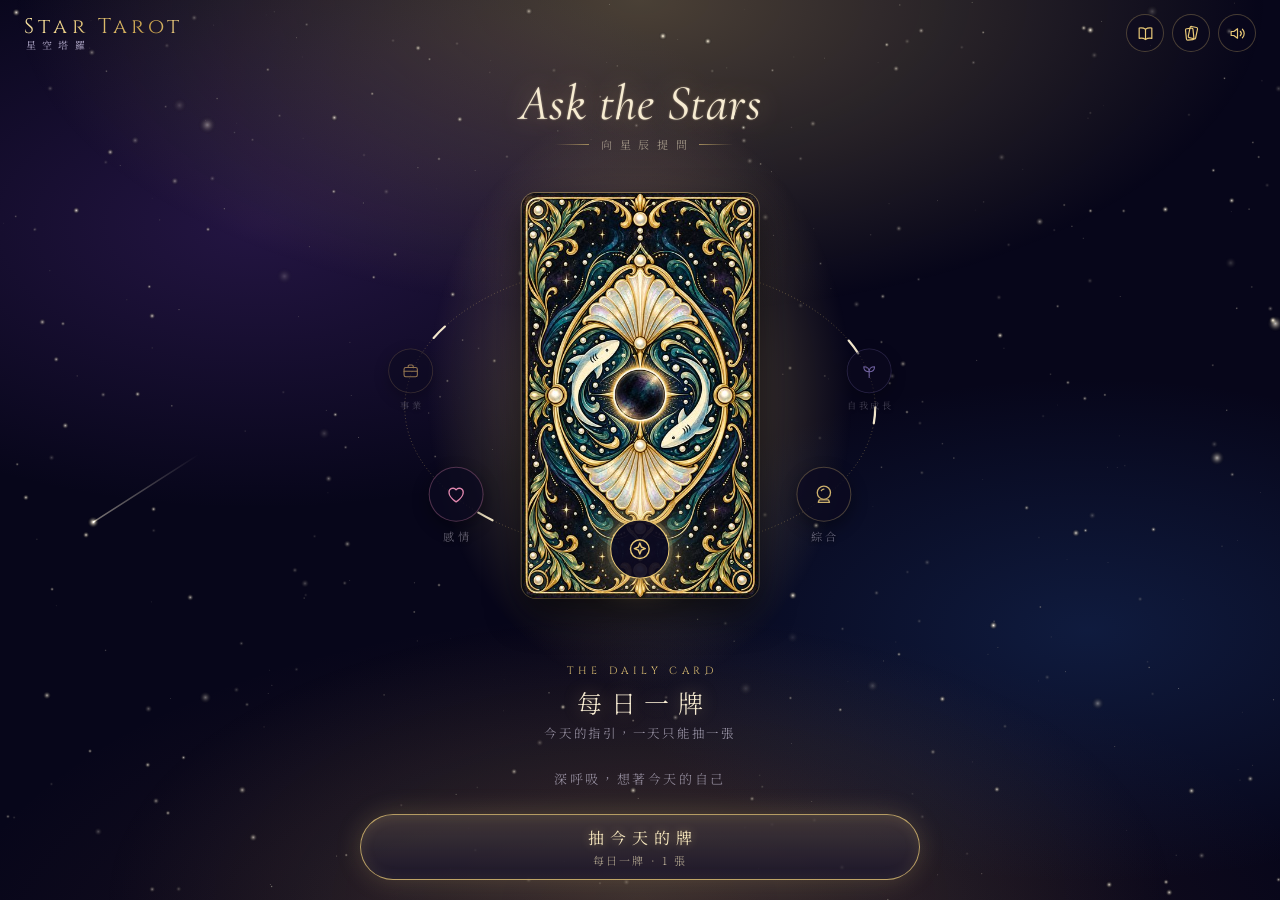
==== commit 2788ab24: "Lighten rendering further for iPhone; version asset URLs The crash was still reported after the deck" ====
--- a/index.html
+++ b/index.html
@@ -8,7 +8,7 @@
 <link rel="preconnect" href="https://fonts.googleapis.com">
 <link rel="preconnect" href="https://fonts.gstatic.com" crossorigin>
 <link href="https://fonts.googleapis.com/css2?family=Cinzel:wght@400;500;700&family=Cormorant+Garamond:ital,wght@0,400;0,500;1,400;1,500&family=Noto+Serif+TC:wght@300;400;600&display=swap" rel="stylesheet">
-<link rel="stylesheet" href="style.css">
+<link rel="stylesheet" href="style.css?v=20261109b">
 </head>
 <body>
 <div id="aura"></div>
@@ -154,10 +154,10 @@
   </div>
 </div>
 
-<script src="meanings.js"></script>
-<script src="cards.js"></script>
-<script src="reading.js"></script>
-<script src="live.js"></script>
-<script src="app.js"></script>
+<script src="meanings.js?v=20261109b"></script>
+<script src="cards.js?v=20261109b"></script>
+<script src="reading.js?v=20261109b"></script>
+<script src="live.js?v=20261109b"></script>
+<script src="app.js?v=20261109b"></script>
 </body>
 </html>
--- a/style.css
+++ b/style.css
@@ -113,26 +113,28 @@
 }
 .orbit-path .comet {
   stroke: rgba(255, 244, 214, .95); stroke-width: 2.2; stroke-linecap: round; stroke-dasharray: 7 93;
-  filter: drop-shadow(0 0 4px rgba(var(--accent-rgb), .9));
   animation: comet 7s linear infinite;
 }
 @keyframes comet { to { stroke-dashoffset: -100; } }
+.orbit-card::before {
+  content: ''; position: absolute; inset: -22% -40%; z-index: -1; pointer-events: none;
+  background: radial-gradient(closest-side, rgba(var(--accent-rgb), .45), rgba(var(--accent-rgb), 0));
+}
 .orbit-card { position: absolute; left: 50%; top: 50%; z-index: 2; height: 84%; aspect-ratio: 958 / 1642; transform: translate(-50%, -53%); perspective: 900px; pointer-events: none; }
 .oc-face {
   width: 100%; height: 100%; border-radius: 6% / 3.5%;
   background: var(--back) center / 100% 100%;
-  box-shadow: 0 24px 54px rgba(0, 0, 0, .62), 0 0 0 1px rgba(232, 200, 119, .45), 0 0 70px rgba(var(--accent-rgb), .55);
-  animation: ocFloat 5s ease-in-out infinite; transition: box-shadow .6s;
+  box-shadow: 0 16px 34px rgba(0, 0, 0, .6), 0 0 0 1px rgba(232, 200, 119, .45);
+  animation: ocFloat 5s ease-in-out infinite;
 }
 @keyframes ocFloat { 50% { transform: translateY(-8px) rotateY(10deg) rotateX(4deg); } }
 .orbit-card.spin .oc-face { animation: ocSpin .9s cubic-bezier(.3, .7, .3, 1), ocFloat 5s ease-in-out .9s infinite; }
 @keyframes ocSpin { from { transform: rotateY(-360deg) scale(.88); } }
 
-.orb { position: absolute; left: 0; top: 0; display: flex; flex-direction: column; align-items: center; gap: 6px; padding: 0; border: 0; background: none; color: var(--ink); will-change: transform; }
+.orb { position: absolute; left: 0; top: 0; display: flex; flex-direction: column; align-items: center; gap: 6px; padding: 0; border: 0; background: none; color: var(--ink);  }
 .orb-icon {
   position: relative; display: grid; place-items: center; width: 54px; height: 54px; border-radius: 50%;
-  border: 1px solid rgba(var(--orb-rgb, 232, 200, 119), .32); background: rgba(12, 10, 32, .8);
-  backdrop-filter: blur(6px); -webkit-backdrop-filter: blur(6px);
+  border: 1px solid rgba(var(--orb-rgb, 232, 200, 119), .32); background: rgba(12, 10, 32, .92);
   box-shadow: 0 6px 18px rgba(0, 0, 0, .45); transition: border-color .3s, box-shadow .3s;
 }
 .orb-icon svg { width: 24px; height: 24px; fill: none; stroke: rgb(var(--orb-rgb, 232, 200, 119)); stroke-width: 1.3; stroke-linecap: round; stroke-linejoin: round; }
@@ -192,8 +194,7 @@
 /* 牌陣輪盤 */
 #wheel {
   position: fixed; inset: 0; z-index: 9; display: grid; place-items: center;
-  background: radial-gradient(circle at 50% 50%, rgba(14, 10, 40, .82), rgba(4, 3, 14, .92));
-  backdrop-filter: blur(6px); -webkit-backdrop-filter: blur(6px);
+  background: radial-gradient(circle at 50% 50%, rgba(14, 10, 40, .94), rgba(4, 3, 14, .97));
   opacity: 0; transition: opacity .35s;
   --D: min(86vw, 62vh, 460px);
 }
@@ -289,8 +290,7 @@
 /* 主要按鈕：深色玻璃、細金邊、帶一點微光 */
 .primary {
   padding: 12px 32px; border-radius: 999px; border: 1px solid rgba(232, 200, 119, .75);
-  background: linear-gradient(180deg, rgba(232, 200, 119, .22), rgba(232, 200, 119, .05)), rgba(14, 11, 38, .6);
-  backdrop-filter: blur(8px); -webkit-backdrop-filter: blur(8px);
+  background: linear-gradient(180deg, rgba(232, 200, 119, .22), rgba(232, 200, 119, .05)), rgba(14, 11, 38, .88);
   color: #f8e9c0; font-weight: 400; letter-spacing: .32em; text-shadow: 0 0 10px rgba(232, 200, 119, .45);
   box-shadow: 0 0 26px rgba(232, 200, 119, .2), inset 0 0 14px rgba(232, 200, 119, .12);
   transition: transform .2s, box-shadow .25s, border-color .25s;
@@ -502,7 +502,6 @@
 #tooltip {
   position: fixed; z-index: 9; max-width: 260px; padding: 12px 14px;
   border-radius: 12px; border: 1px solid var(--line); background: var(--panel);
-  backdrop-filter: blur(10px); -webkit-backdrop-filter: blur(10px);
   font-size: 13px; line-height: 1.6; pointer-events: none;
   box-shadow: 0 10px 40px rgba(0, 0, 0, .5);
 }
@@ -513,8 +512,7 @@
 /* ---------- 詳細資訊 ---------- */
 #modal, #sheet {
   position: fixed; inset: 0; z-index: 10;
-  background: rgba(4, 3, 14, .7);
-  backdrop-filter: blur(8px); -webkit-backdrop-filter: blur(8px);
+  background: rgba(4, 3, 14, .9);
   display: flex; align-items: center; justify-content: center;
   animation: fade .35s both;
 }
@@ -650,7 +648,7 @@
 
 #share {
   position: fixed; inset: 0; z-index: 11; display: flex; align-items: center; justify-content: center;
-  background: rgba(4, 3, 14, .8); backdrop-filter: blur(8px); -webkit-backdrop-filter: blur(8px);
+  background: rgba(4, 3, 14, .92);
   animation: fade .3s both;
 }
 #share[hidden] { display: none; }
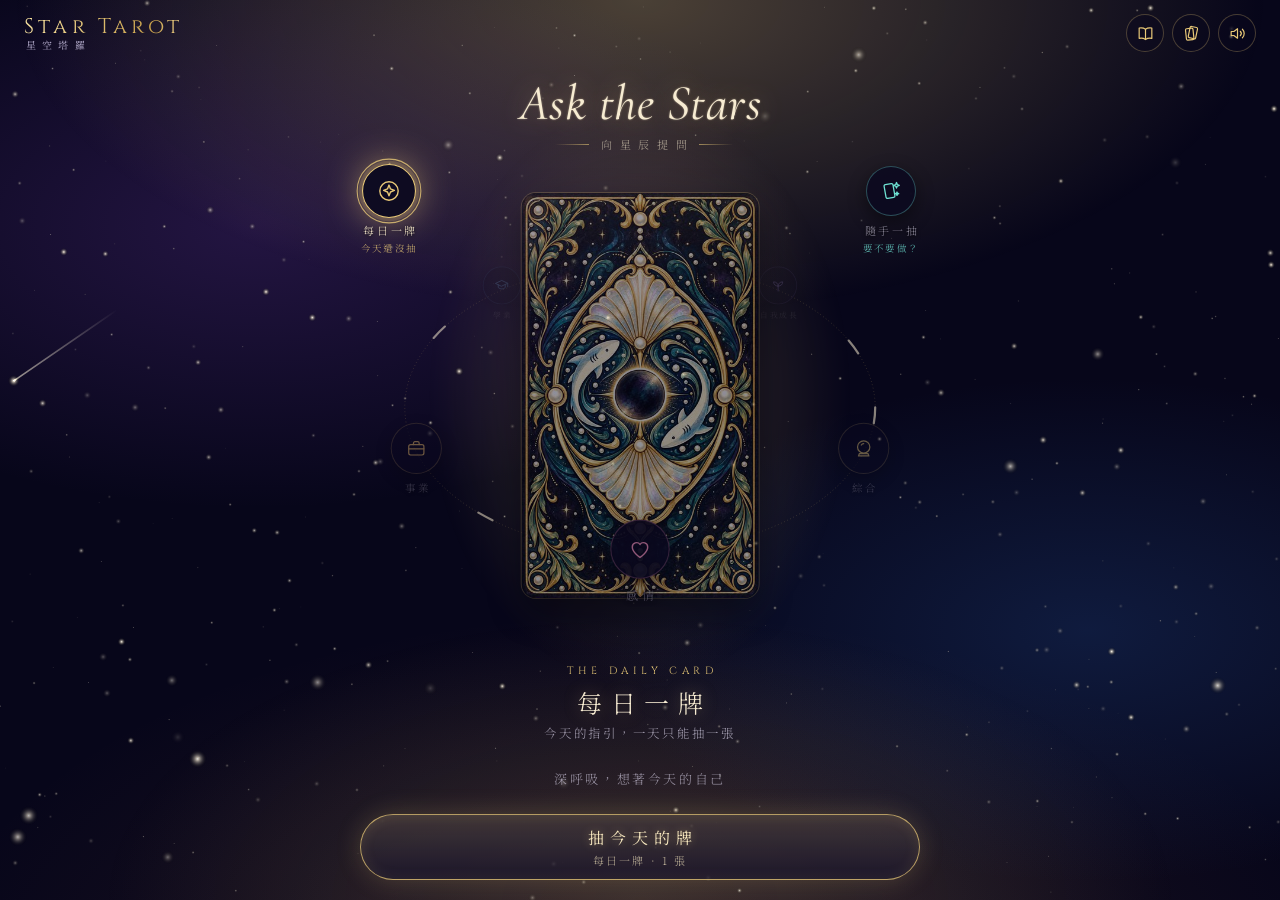
==== commit b523db24: "Pin daily card and quick draw to the corners; richer quick draw ritual - The daily card and quick dr" ====
--- a/index.html
+++ b/index.html
@@ -8,7 +8,7 @@
 <link rel="preconnect" href="https://fonts.googleapis.com">
 <link rel="preconnect" href="https://fonts.gstatic.com" crossorigin>
 <link href="https://fonts.googleapis.com/css2?family=Cinzel:wght@400;500;700&family=Cormorant+Garamond:ital,wght@0,400;0,500;1,400;1,500&family=Noto+Serif+TC:wght@300;400;600&display=swap" rel="stylesheet">
-<link rel="stylesheet" href="style.css?v=20261109b">
+<link rel="stylesheet" href="style.css?v=20261109c">
 </head>
 <body>
 <div id="aura"></div>
@@ -17,7 +17,7 @@
 <div id="slots"></div>
 <div id="table"></div>
 <div id="ghosts"></div>
-<div id="qLayer"></div>
+<div id="qLayer"><div class="q-dim"></div><div class="q-rays"></div></div>
 <div id="labels"></div>
 <div id="pickRing" hidden><div class="spin"></div></div>
 <div id="gallery" hidden><div id="ring"></div><p class="gallery-hint">拖曳旋轉 · 點擊看牌</p></div>
@@ -38,19 +38,21 @@
   <div class="hero">
     <h1><span class="en">Ask the Stars</span><span class="zh">向星辰提問</span></h1>
   </div>
+  <div class="orbit-wrap">
   <div id="orbit" aria-label="選擇情境">
     <svg class="orbit-path" viewBox="0 0 100 100" preserveAspectRatio="none" aria-hidden="true">
       <ellipse cx="50" cy="50" rx="42" ry="30" pathLength="100"/>
       <ellipse class="comet" cx="50" cy="50" rx="42" ry="30" pathLength="100"/>
     </svg>
     <div class="orbit-card"><div class="oc-face"></div></div>
-    <button class="orb" data-scene="daily"><span class="orb-icon"><svg viewBox="0 0 24 24" aria-hidden="true"><circle cx="12" cy="12" r="8.5"/><path d="M12 6.5l1.4 3.6 3.6 1.4-3.6 1.4L12 16.5l-1.4-3.6L7 11.5l3.6-1.4z"/></svg></span><span class="orb-name">每日一牌</span></button>
     <button class="orb" data-scene="love"><span class="orb-icon"><svg viewBox="0 0 24 24" aria-hidden="true"><path d="M12 19.5s-7-4.3-7-9.4A3.9 3.9 0 0 1 12 7.7a3.9 3.9 0 0 1 7 2.4c0 5.1-7 9.4-7 9.4z"/></svg></span><span class="orb-name">感情</span></button>
     <button class="orb" data-scene="career"><span class="orb-icon"><svg viewBox="0 0 24 24" aria-hidden="true"><rect x="4" y="8" width="16" height="11" rx="2"/><path d="M9 8V6.5A1.5 1.5 0 0 1 10.5 5h3A1.5 1.5 0 0 1 15 6.5V8M4 12.5h16"/></svg></span><span class="orb-name">事業</span></button>
-    <button class="orb" data-scene="quick"><span class="orb-icon"><svg viewBox="0 0 24 24" aria-hidden="true"><rect x="6" y="5" width="9" height="14" rx="1.5" transform="rotate(-10 10.5 12)"/><path d="M17.5 3.5l.8 2 2 .8-2 .8-.8 2-.8-2-2-.8 2-.8zM18 13l.5 1.2 1.2.5-1.2.5L18 16.4l-.5-1.2-1.2-.5 1.2-.5z"/></svg></span><span class="orb-name">隨手一抽</span></button>
     <button class="orb" data-scene="study"><span class="orb-icon"><svg viewBox="0 0 24 24" aria-hidden="true"><path d="M3.5 9 12 5l8.5 4L12 13z"/><path d="M7 11v4c1.5 1.4 3.2 2 5 2s3.5-.6 5-2v-4M20.5 9v5"/></svg></span><span class="orb-name">學業</span></button>
     <button class="orb" data-scene="self"><span class="orb-icon"><svg viewBox="0 0 24 24" aria-hidden="true"><path d="M12 20v-7"/><path d="M12 13c0-3.5-2.5-6-6.5-6 0 3.8 2.6 6 6.5 6zM12 13c0-3.5 2.5-6 6.5-6 0 3.8-2.6 6-6.5 6z"/></svg></span><span class="orb-name">自我成長</span></button>
     <button class="orb" data-scene="general"><span class="orb-icon"><svg viewBox="0 0 24 24" aria-hidden="true"><circle cx="12" cy="10.5" r="6.5"/><path d="M7.5 17.5h9l1 2.5h-11z"/><path d="M9.5 8.5a3 3 0 0 1 2.5-1.5"/></svg></span><span class="orb-name">綜合</span></button>
+  </div>
+    <button class="orb side side-l" data-scene="daily"><span class="orb-icon"><svg viewBox="0 0 24 24" aria-hidden="true"><circle cx="12" cy="12" r="8.5"/><path d="M12 6.5l1.4 3.6 3.6 1.4-3.6 1.4L12 16.5l-1.4-3.6L7 11.5l3.6-1.4z"/></svg></span><span class="orb-name">每日一牌</span><span class="orb-tag"></span></button>
+    <button class="orb side side-r" data-scene="quick"><span class="orb-icon"><svg viewBox="0 0 24 24" aria-hidden="true"><rect x="6" y="5" width="9" height="14" rx="1.5" transform="rotate(-10 10.5 12)"/><path d="M17.5 3.5l.8 2 2 .8-2 .8-.8 2-.8-2-2-.8 2-.8zM18 13l.5 1.2 1.2.5-1.2.5L18 16.4l-.5-1.2-1.2-.5 1.2-.5z"/></svg></span><span class="orb-name">隨手一抽</span><span class="orb-tag">要不要做？</span></button>
   </div>
   <div class="scene-info"><p class="scene-en"></p><h2></h2><p class="scene-sub"></p></div>
   <div id="homeBottom">
@@ -74,15 +76,21 @@
     <p class="scene-sub">心裡想著那件決定不了的事</p>
   </div>
   <div class="q-stage">
+    <div class="case-wrap">
+    <svg class="q-circle" viewBox="0 0 200 200" aria-hidden="true"><circle cx="100" cy="100" r="96"/><circle cx="100" cy="100" r="86" class="thin"/><line x1="100" y1="4" x2="100" y2="11" transform="rotate(0 100 100)"/><line x1="100" y1="7" x2="100" y2="11" transform="rotate(6 100 100)"/><line x1="100" y1="7" x2="100" y2="11" transform="rotate(12 100 100)"/><line x1="100" y1="7" x2="100" y2="11" transform="rotate(18 100 100)"/><line x1="100" y1="7" x2="100" y2="11" transform="rotate(24 100 100)"/><line x1="100" y1="4" x2="100" y2="11" transform="rotate(30 100 100)"/><line x1="100" y1="7" x2="100" y2="11" transform="rotate(36 100 100)"/><line x1="100" y1="7" x2="100" y2="11" transform="rotate(42 100 100)"/><line x1="100" y1="7" x2="100" y2="11" transform="rotate(48 100 100)"/><line x1="100" y1="7" x2="100" y2="11" transform="rotate(54 100 100)"/><line x1="100" y1="4" x2="100" y2="11" transform="rotate(60 100 100)"/><line x1="100" y1="7" x2="100" y2="11" transform="rotate(66 100 100)"/><line x1="100" y1="7" x2="100" y2="11" transform="rotate(72 100 100)"/><line x1="100" y1="7" x2="100" y2="11" transform="rotate(78 100 100)"/><line x1="100" y1="7" x2="100" y2="11" transform="rotate(84 100 100)"/><line x1="100" y1="4" x2="100" y2="11" transform="rotate(90 100 100)"/><line x1="100" y1="7" x2="100" y2="11" transform="rotate(96 100 100)"/><line x1="100" y1="7" x2="100" y2="11" transform="rotate(102 100 100)"/><line x1="100" y1="7" x2="100" y2="11" transform="rotate(108 100 100)"/><line x1="100" y1="7" x2="100" y2="11" transform="rotate(114 100 100)"/><line x1="100" y1="4" x2="100" y2="11" transform="rotate(120 100 100)"/><line x1="100" y1="7" x2="100" y2="11" transform="rotate(126 100 100)"/><line x1="100" y1="7" x2="100" y2="11" transform="rotate(132 100 100)"/><line x1="100" y1="7" x2="100" y2="11" transform="rotate(138 100 100)"/><line x1="100" y1="7" x2="100" y2="11" transform="rotate(144 100 100)"/><line x1="100" y1="4" x2="100" y2="11" transform="rotate(150 100 100)"/><line x1="100" y1="7" x2="100" y2="11" transform="rotate(156 100 100)"/><line x1="100" y1="7" x2="100" y2="11" transform="rotate(162 100 100)"/><line x1="100" y1="7" x2="100" y2="11" transform="rotate(168 100 100)"/><line x1="100" y1="7" x2="100" y2="11" transform="rotate(174 100 100)"/><line x1="100" y1="4" x2="100" y2="11" transform="rotate(180 100 100)"/><line x1="100" y1="7" x2="100" y2="11" transform="rotate(186 100 100)"/><line x1="100" y1="7" x2="100" y2="11" transform="rotate(192 100 100)"/><line x1="100" y1="7" x2="100" y2="11" transform="rotate(198 100 100)"/><line x1="100" y1="7" x2="100" y2="11" transform="rotate(204 100 100)"/><line x1="100" y1="4" x2="100" y2="11" transform="rotate(210 100 100)"/><line x1="100" y1="7" x2="100" y2="11" transform="rotate(216 100 100)"/><line x1="100" y1="7" x2="100" y2="11" transform="rotate(222 100 100)"/><line x1="100" y1="7" x2="100" y2="11" transform="rotate(228 100 100)"/><line x1="100" y1="7" x2="100" y2="11" transform="rotate(234 100 100)"/><line x1="100" y1="4" x2="100" y2="11" transform="rotate(240 100 100)"/><line x1="100" y1="7" x2="100" y2="11" transform="rotate(246 100 100)"/><line x1="100" y1="7" x2="100" y2="11" transform="rotate(252 100 100)"/><line x1="100" y1="7" x2="100" y2="11" transform="rotate(258 100 100)"/><line x1="100" y1="7" x2="100" y2="11" transform="rotate(264 100 100)"/><line x1="100" y1="4" x2="100" y2="11" transform="rotate(270 100 100)"/><line x1="100" y1="7" x2="100" y2="11" transform="rotate(276 100 100)"/><line x1="100" y1="7" x2="100" y2="11" transform="rotate(282 100 100)"/><line x1="100" y1="7" x2="100" y2="11" transform="rotate(288 100 100)"/><line x1="100" y1="7" x2="100" y2="11" transform="rotate(294 100 100)"/><line x1="100" y1="4" x2="100" y2="11" transform="rotate(300 100 100)"/><line x1="100" y1="7" x2="100" y2="11" transform="rotate(306 100 100)"/><line x1="100" y1="7" x2="100" y2="11" transform="rotate(312 100 100)"/><line x1="100" y1="7" x2="100" y2="11" transform="rotate(318 100 100)"/><line x1="100" y1="7" x2="100" y2="11" transform="rotate(324 100 100)"/><line x1="100" y1="4" x2="100" y2="11" transform="rotate(330 100 100)"/><line x1="100" y1="7" x2="100" y2="11" transform="rotate(336 100 100)"/><line x1="100" y1="7" x2="100" y2="11" transform="rotate(342 100 100)"/><line x1="100" y1="7" x2="100" y2="11" transform="rotate(348 100 100)"/><line x1="100" y1="7" x2="100" y2="11" transform="rotate(354 100 100)"/><circle cx="100" cy="100" r="78" class="thin"/><circle cx="178.0" cy="100.0" r="3"/><circle cx="167.5" cy="139.0" r="3"/><circle cx="139.0" cy="167.5" r="3"/><circle cx="100.0" cy="178.0" r="3"/><circle cx="61.0" cy="167.5" r="3"/><circle cx="32.5" cy="139.0" r="3"/><circle cx="22.0" cy="100.0" r="3"/><circle cx="32.5" cy="61.0" r="3"/><circle cx="61.0" cy="32.5" r="3"/><circle cx="100.0" cy="22.0" r="3"/><circle cx="139.0" cy="32.5" r="3"/><circle cx="167.5" cy="61.0" r="3"/><polygon points="100.0,36.0 155.4,132.0 44.6,132.0"/><polygon points="100.0,164.0 44.6,68.0 155.4,68.0"/><circle cx="100" cy="100" r="40" class="thin"/></svg>
     <div class="case" aria-label="從卡夾抽一張牌">
+      <div class="case-light"></div>
       <div class="case-back"></div>
       <div class="case-cards"><span></span><span></span><span></span></div>
       <div class="peek"><div class="face back"></div></div>
+      <div class="case-lid"><span class="lid-gem"></span></div>
       <div class="case-front">
+        <span class="cf-c tl"></span><span class="cf-c tr"></span><span class="cf-c bl"></span><span class="cf-c br"></span>
         <span class="cf-moon"></span>
         <span class="cf-title">STAR TAROT</span>
         <span class="cf-sub">星 空 塔 羅</span>
       </div>
+    </div>
     </div>
     <p class="q-hint">把牌往上拉出來，或輕點卡夾</p>
   </div>
@@ -154,10 +162,10 @@
   </div>
 </div>
 
-<script src="meanings.js?v=20261109b"></script>
-<script src="cards.js?v=20261109b"></script>
-<script src="reading.js?v=20261109b"></script>
-<script src="live.js?v=20261109b"></script>
-<script src="app.js?v=20261109b"></script>
+<script src="meanings.js?v=20261109c"></script>
+<script src="cards.js?v=20261109c"></script>
+<script src="reading.js?v=20261109c"></script>
+<script src="live.js?v=20261109c"></script>
+<script src="app.js?v=20261109c"></script>
 </body>
 </html>
--- a/style.css
+++ b/style.css
@@ -101,8 +101,18 @@
 .hero .zh::after { transform: scaleX(-1); margin-left: -.7em; }
 
 /* 星座軌道：中央浮動的牌，六個情境沿著橢圓環繞 */
+/* 軌道外框：放軌道本身，加上固定在左右上角的每日一牌與隨手一抽 */
+.orbit-wrap { position: relative; flex: 1 1 auto !important; min-height: 170px; max-height: 520px; display: flex; flex-direction: column; }
+.orb.side { transform: none; top: 0; z-index: 4; }
+.orb.side-l { left: 0; }
+.orb.side-r { left: auto; right: 0; }
+.orb.side .orb-icon { width: 50px; height: 50px; }
+.orb.side.on .orb-name { opacity: 1; color: #f7ecd2; }
+.orb.side.on .orb-icon { transform: scale(1.08); }
+.orb.side.done:not(.on) .orb-icon { opacity: .7; }
+.orb-tag { font-size: 9.5px; font-weight: 300; letter-spacing: .14em; color: rgba(var(--orb-rgb, 232, 200, 119), .85); margin-top: -3px; }
 #orbit {
-  position: relative; flex: 1 1 auto !important; min-height: 170px; max-height: 520px;
+  position: relative; flex: 1 1 auto !important; min-height: 0;
   touch-action: none; cursor: grab; user-select: none; -webkit-user-select: none;
 }
 #orbit:active { cursor: grabbing; }
@@ -699,7 +709,7 @@
 }
 body.gallery-mode #slots, body.gallery-mode #table, body.gallery-mode #lines, body.gallery-mode #labels,
 body.gallery-mode #hint, body.gallery-mode #actions, body.gallery-mode #revealBar, body.gallery-mode #pickRing { visibility: hidden; }
-body.gallery-mode #spreadName, body.gallery-mode .screen { visibility: hidden; }
+body.gallery-mode #spreadName, body.gallery-mode .screen, body.gallery-mode #qLayer { visibility: hidden; }
 
 @media (max-width: 640px) {
   .brand .en { font-size: 18px; }
@@ -755,7 +765,7 @@
 .q-stage { flex: 1 1 auto !important; display: flex; flex-direction: column; align-items: center; justify-content: center; gap: 22px; transition: opacity .5s, transform .6s; }
 .q-hint { margin: 0; font-size: 12px; font-weight: 300; letter-spacing: .2em; color: rgba(225, 218, 240, .6); }
 #quick.pulled .q-stage { opacity: 0; transform: translateY(40px); pointer-events: none; }
-#quick.done .q-head { opacity: 0; }
+#quick.pulled .q-head { opacity: 0; }
 
 /* 卡夾：後板、露出的牌、最上面那張可以拉的牌、前面的蓋子 */
 .case { position: relative; width: min(56vw, 230px, 32vh); aspect-ratio: .8; touch-action: none; cursor: grab; clip-path: inset(-80% -20% 0 -20%); }
@@ -815,3 +825,80 @@
   .q-verdict { font-size: 26px; }
   .q-advice { display: none; }
 }
+
+/* ---------- 隨手一抽：更華麗的卡夾與儀式 ---------- */
+.case-wrap { position: relative; display: grid; place-items: center; }
+.case-wrap > * { grid-area: 1 / 1; }
+.q-circle {
+  width: min(118vw, 470px, 64vh); aspect-ratio: 1; pointer-events: none; opacity: .45;
+  fill: none; stroke: rgba(110, 225, 210, .55); stroke-width: .8;
+  animation: spinSlow 60s linear infinite; transition: opacity 1.2s;
+}
+.q-circle .thin { stroke-opacity: .5; stroke-dasharray: 2 3; }
+.q-circle circle:not(.thin) { stroke: rgba(232, 200, 119, .6); }
+.q-circle polygon { stroke: rgba(232, 200, 119, .45); }
+#quick.opened .q-circle { opacity: .85; }
+
+.case-light {
+  position: absolute; z-index: 1; left: 6%; right: 6%; top: -78%; height: 92%; pointer-events: none;
+  background: linear-gradient(to top, rgba(255, 244, 210, .75), rgba(110, 225, 210, .25) 45%, transparent);
+  clip-path: polygon(30% 100%, 70% 100%, 100% 0, 0 0);
+  opacity: 0; transition: opacity 1.2s .3s;
+}
+#quick.opened .case-light { opacity: 1; animation: beam 2.6s ease-in-out 1.5s infinite; }
+@keyframes beam { 50% { opacity: .65; } }
+
+.case-lid {
+  position: absolute; z-index: 4; left: -3%; right: -3%; top: -9%; height: 52%;
+  border-radius: 14px 14px 6px 6px; border: 1px solid rgba(232, 200, 119, .75);
+  background: radial-gradient(ellipse at 50% 100%, rgba(110, 225, 210, .18), transparent 60%), linear-gradient(180deg, #2a2066, #17123f);
+  box-shadow: inset 0 0 0 5px rgba(13, 11, 40, .85), inset 0 0 0 6px rgba(232, 200, 119, .35), 0 8px 18px rgba(0, 0, 0, .45);
+  transform-origin: 50% 0; transition: transform 1s cubic-bezier(.3, .8, .25, 1), opacity .8s .2s;
+  display: grid; place-items: center;
+}
+.lid-gem { width: 16px; height: 16px; transform: rotate(45deg); border: 1px solid #f3d68a; background: radial-gradient(circle at 35% 35%, #c8fff6, #36b3a4 60%, #12524c); box-shadow: 0 0 14px rgba(110, 225, 210, .8); }
+#quick.opened .case-lid { transform: perspective(500px) rotateX(-115deg) translateY(-6px); opacity: 0; pointer-events: none; }
+.case .peek { transition: transform .5s cubic-bezier(.2, .9, .3, 1.2), opacity .2s; transform: translateY(26%); }
+#quick.opened .case .peek { transform: none; transition-delay: .5s; }
+
+.cf-c { position: absolute; width: 18px; height: 18px; border-color: #e3c27a; border-style: solid; border-width: 0; }
+.cf-c::after { content: ''; position: absolute; width: 5px; height: 5px; border-radius: 50%; background: #7fe8d9; box-shadow: 0 0 8px rgba(110, 225, 210, .9); }
+.cf-c.tl { top: 10px; left: 10px; border-top-width: 1.5px; border-left-width: 1.5px; border-top-left-radius: 6px; }
+.cf-c.tr { top: 10px; right: 10px; border-top-width: 1.5px; border-right-width: 1.5px; border-top-right-radius: 6px; }
+.cf-c.bl { bottom: 10px; left: 10px; border-bottom-width: 1.5px; border-left-width: 1.5px; border-bottom-left-radius: 6px; }
+.cf-c.br { bottom: 10px; right: 10px; border-bottom-width: 1.5px; border-right-width: 1.5px; border-bottom-right-radius: 6px; }
+.cf-c.tl::after { top: -3px; left: -3px; } .cf-c.tr::after { top: -3px; right: -3px; }
+.cf-c.bl::after { bottom: -3px; left: -3px; } .cf-c.br::after { bottom: -3px; right: -3px; }
+
+/* 儀式：暗場與牌後的光芒 */
+.q-dim {
+  position: absolute; inset: 0; pointer-events: none; opacity: 0; transition: opacity .8s;
+  background: radial-gradient(circle at 50% 44%, transparent 18%, rgba(2, 1, 10, .82) 70%);
+}
+.q-dim.on { opacity: 1; }
+.q-rays {
+  position: absolute; border-radius: 50%; pointer-events: none; opacity: 0; transform: scale(.2) rotate(0deg);
+  transition: opacity 1s, transform 1s cubic-bezier(.2, .9, .3, 1);
+  background: repeating-conic-gradient(from 0deg, rgba(var(--qc, 255, 226, 150), 0) 0deg 9deg, rgba(var(--qc, 255, 226, 150), .5) 11deg 13deg, rgba(var(--qc, 255, 226, 150), 0) 15deg 22.5deg);
+  -webkit-mask-image: radial-gradient(circle, #000 18%, transparent 70%); mask-image: radial-gradient(circle, #000 18%, transparent 70%);
+}
+.q-rays.on { opacity: 1; transform: scale(1); animation: raysSpin 26s linear infinite; }
+@keyframes raysSpin { from { rotate: 0deg; } to { rotate: 360deg; } }
+
+/* 結論一個字一個字浮現 */
+.glyph { display: inline-block; opacity: 0; animation: glyphIn .7s cubic-bezier(.2, .8, .2, 1) forwards; }
+@keyframes glyphIn {
+  from { opacity: 0; transform: translateY(10px) scale(1.5); text-shadow: 0 0 30px rgba(var(--v), 1); }
+  to { opacity: 1; transform: none; }
+}
+.q-result .q-line, .q-result .q-card, .q-result .q-advice, .q-result .q-actions { animation: rise2 .7s both; }
+.q-result .q-line { animation-delay: .7s; }
+.q-result .q-card { animation-delay: .9s; }
+.q-result .q-advice { animation-delay: 1.05s; }
+.q-result .q-actions { animation-delay: 1.2s; }
+.orbit-wrap.special #orbit { opacity: .55; transition: opacity .4s; }
+#orbit { transition: opacity .4s; }
+
+@media (prefers-reduced-motion: reduce) {
+  .q-circle, .q-rays.on, #quick.opened .case-light { animation: none; }
+}
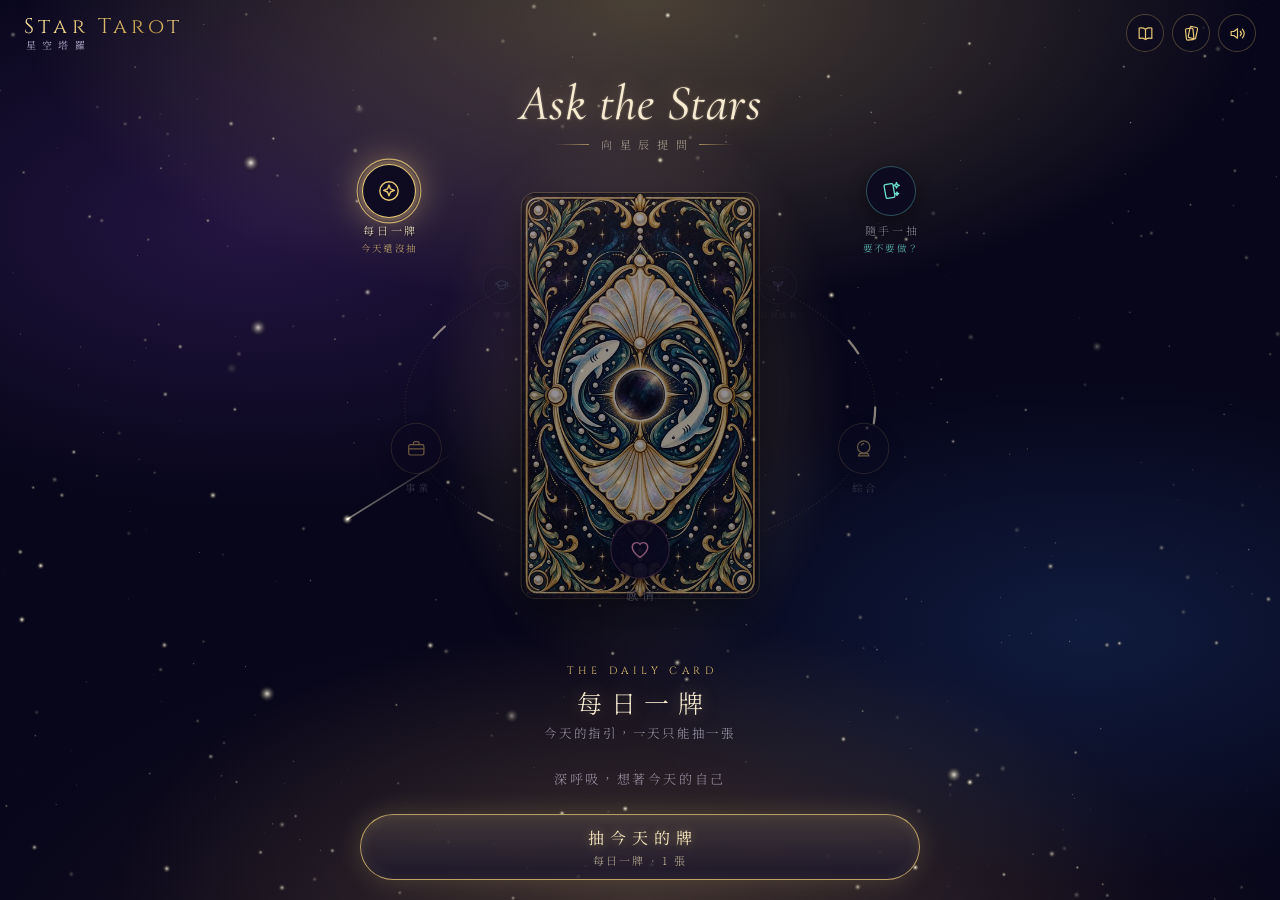
==== commit 70829953: "Keep the spread in place when the iPhone page gets zoomed On iOS, double-tapping cards to reveal the" ====
--- a/index.html
+++ b/index.html
@@ -2,13 +2,13 @@
 <html lang="zh-Hant">
 <head>
 <meta charset="utf-8">
-<meta name="viewport" content="width=device-width, initial-scale=1, viewport-fit=cover">
+<meta name="viewport" content="width=device-width, initial-scale=1, maximum-scale=1, user-scalable=no, viewport-fit=cover">
 <title>星空塔羅</title>
 <meta name="theme-color" content="#07061a">
 <link rel="preconnect" href="https://fonts.googleapis.com">
 <link rel="preconnect" href="https://fonts.gstatic.com" crossorigin>
 <link href="https://fonts.googleapis.com/css2?family=Cinzel:wght@400;500;700&family=Cormorant+Garamond:ital,wght@0,400;0,500;1,400;1,500&family=Noto+Serif+TC:wght@300;400;600&display=swap" rel="stylesheet">
-<link rel="stylesheet" href="style.css?v=20261109c">
+<link rel="stylesheet" href="style.css?v=20261110a">
 </head>
 <body>
 <div id="aura"></div>
@@ -162,10 +162,10 @@
   </div>
 </div>
 
-<script src="meanings.js?v=20261109c"></script>
-<script src="cards.js?v=20261109c"></script>
-<script src="reading.js?v=20261109c"></script>
-<script src="live.js?v=20261109c"></script>
-<script src="app.js?v=20261109c"></script>
+<script src="meanings.js?v=20261110a"></script>
+<script src="cards.js?v=20261110a"></script>
+<script src="reading.js?v=20261110a"></script>
+<script src="live.js?v=20261110a"></script>
+<script src="app.js?v=20261110a"></script>
 </body>
 </html>
--- a/style.css
+++ b/style.css
@@ -13,6 +13,8 @@
 
 * { box-sizing: border-box; }
 html, body { margin: 0; height: 100%; overflow: hidden; }
+/* 不需要縮放：關掉點兩下放大，連點翻牌時畫面才不會被放大 */
+html { touch-action: manipulation; }
 body {
   background:
     radial-gradient(ellipse 60% 45% at 20% 25%, rgba(110, 60, 170, .28), transparent 70%),
@@ -609,7 +611,7 @@
 textarea.note {
   width: 100%; min-height: 96px; padding: 12px 14px; border-radius: 12px; resize: vertical;
   border: 1px solid var(--line); background: rgba(10, 8, 30, .6); color: var(--ink);
-  font: 14px/1.7 var(--serif); outline: none; user-select: text; -webkit-user-select: text;
+  font: 16px/1.7 var(--serif); outline: none; user-select: text; -webkit-user-select: text;
 }
 textarea.note:focus { border-color: var(--gold); }
 .hist {
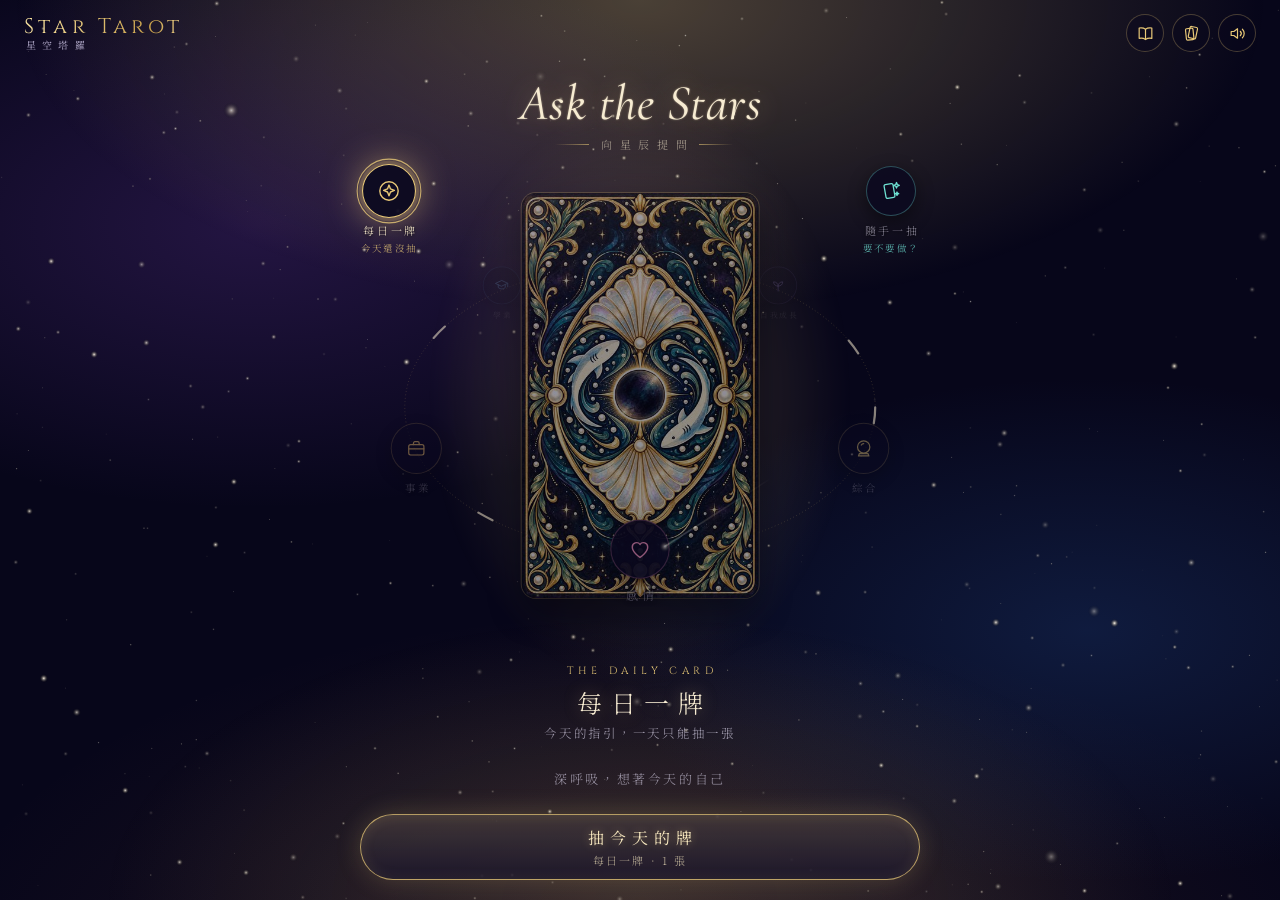
==== commit 89bf0060: "Split app.js, add tests, reversed aspect meanings, quick draw history - Split app.js into js/ files " ====
--- a/index.html
+++ b/index.html
@@ -8,7 +8,7 @@
 <link rel="preconnect" href="https://fonts.googleapis.com">
 <link rel="preconnect" href="https://fonts.gstatic.com" crossorigin>
 <link href="https://fonts.googleapis.com/css2?family=Cinzel:wght@400;500;700&family=Cormorant+Garamond:ital,wght@0,400;0,500;1,400;1,500&family=Noto+Serif+TC:wght@300;400;600&display=swap" rel="stylesheet">
-<link rel="stylesheet" href="style.css?v=20261110a">
+<link rel="stylesheet" href="style.css?v=20261110c">
 </head>
 <body>
 <div id="aura"></div>
@@ -102,6 +102,7 @@
     <p class="q-advice"></p>
     <div class="q-actions">
       <button class="primary" data-q="again">再抽一張</button>
+      <button data-q="share">存成圖片</button>
       <button data-q="detail">完整牌義</button>
       <button data-q="home">回到星空</button>
     </div>
@@ -162,10 +163,18 @@
   </div>
 </div>
 
-<script src="meanings.js?v=20261110a"></script>
-<script src="cards.js?v=20261110a"></script>
-<script src="reading.js?v=20261110a"></script>
-<script src="live.js?v=20261110a"></script>
-<script src="app.js?v=20261110a"></script>
+<script src="meanings.js?v=20261110c"></script>
+<script src="cards.js?v=20261110c"></script>
+<script src="reading.js?v=20261110c"></script>
+<script src="live.js?v=20261110c"></script>
+<script src="js/core.js?v=20261110c"></script>
+<script src="js/table.js?v=20261110c"></script>
+<script src="js/home.js?v=20261110c"></script>
+<script src="js/quick.js?v=20261110c"></script>
+<script src="js/wheel.js?v=20261110c"></script>
+<script src="js/draw.js?v=20261110c"></script>
+<script src="js/views.js?v=20261110c"></script>
+<script src="js/extras.js?v=20261110c"></script>
+<script src="js/main.js?v=20261110c"></script>
 </body>
 </html>
--- a/style.css
+++ b/style.css
@@ -212,6 +212,7 @@
 }
 #wheel[hidden] { display: none; }
 #wheel.open { opacity: 1; }
+#wheel:not(.open) { pointer-events: none; } /* 收起來的過程中，不擋住底下的按鈕 */
 #wheel .dial, #wheel .hub {
   grid-area: 1 / 1; transform-origin: calc(var(--ox) - 50vw + 50%) calc(var(--oy) - 50vh + 50%);
   transform: scale(.08) rotate(-120deg); transition: transform .5s cubic-bezier(.2, .9, .25, 1.05);
@@ -820,7 +821,7 @@
 .q-card { margin: 12px 0 0; font-size: 15px; letter-spacing: .2em; color: var(--gold); }
 .q-card span { display: block; margin-top: 2px; font-size: 11.5px; font-weight: 300; letter-spacing: .08em; color: rgba(225, 218, 240, .65); }
 .q-advice { margin: 10px 0 0; padding: 10px 16px; border-radius: 12px; font-size: 13px; line-height: 1.7; color: #ffe7a8; background: rgba(232, 200, 119, .07); border: 1px solid rgba(232, 200, 119, .2); }
-.q-actions { display: flex; gap: 8px; margin-top: 16px; }
+.q-actions { display: flex; flex-wrap: wrap; justify-content: center; gap: 8px; margin-top: 16px; }
 .q-actions button:not(.primary) { padding: 10px 16px; border-radius: 999px; font-size: 13px; letter-spacing: .1em; border: 1px solid var(--line); background: rgba(10, 8, 30, .6); }
 .q-actions .primary { padding: 10px 20px; font-size: 13px; }
 @media (max-height: 700px) {
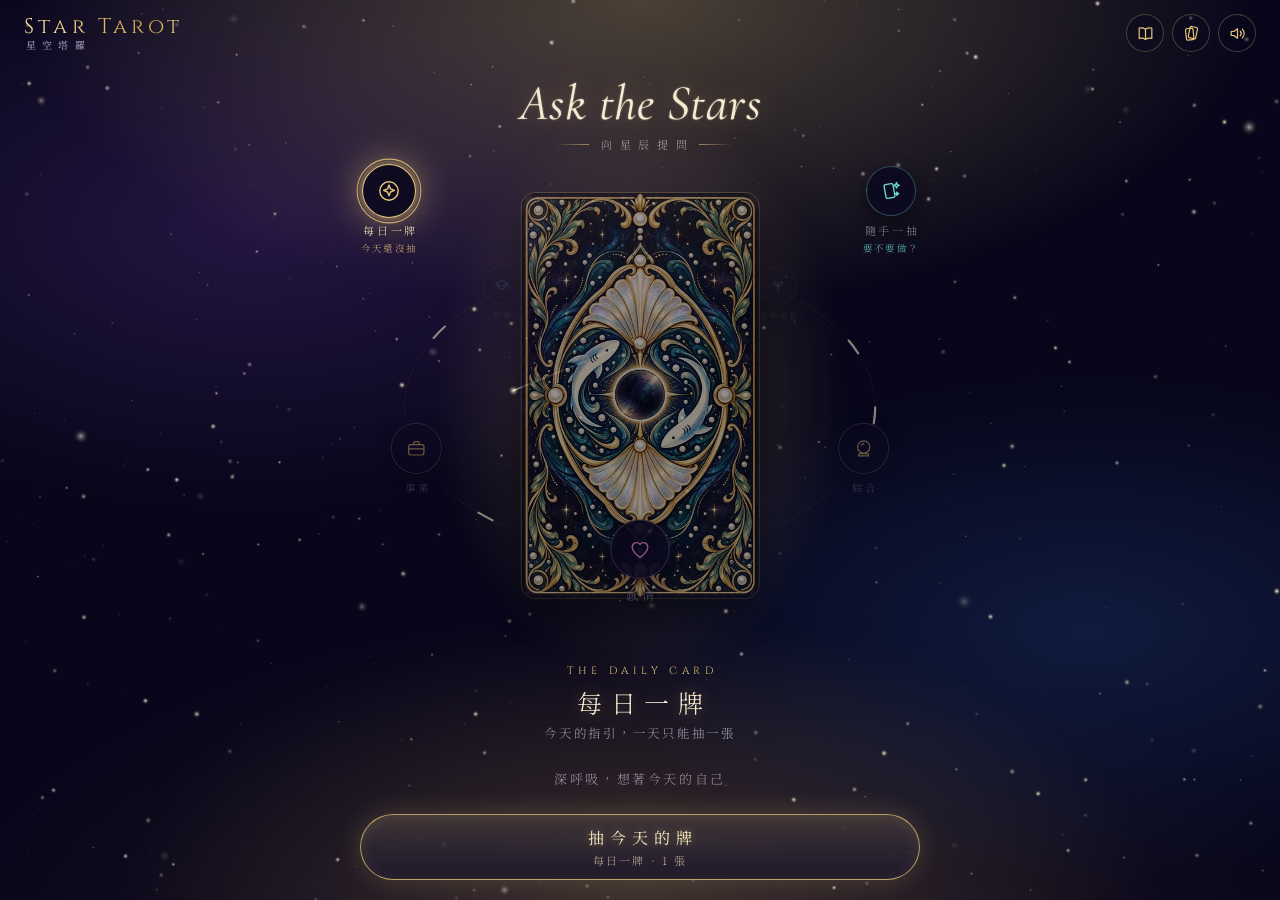
==== commit 3857112b: "Fix crash right after starting a reading on iPhone All 78 deck cards were visible and animated in 3D" ====
--- a/index.html
+++ b/index.html
@@ -8,7 +8,7 @@
 <link rel="preconnect" href="https://fonts.googleapis.com">
 <link rel="preconnect" href="https://fonts.gstatic.com" crossorigin>
 <link href="https://fonts.googleapis.com/css2?family=Cinzel:wght@400;500;700&family=Cormorant+Garamond:ital,wght@0,400;0,500;1,400;1,500&family=Noto+Serif+TC:wght@300;400;600&display=swap" rel="stylesheet">
-<link rel="stylesheet" href="style.css?v=20261110c">
+<link rel="stylesheet" href="style.css?v=20261110d">
 </head>
 <body>
 <div id="aura"></div>
@@ -163,18 +163,18 @@
   </div>
 </div>
 
-<script src="meanings.js?v=20261110c"></script>
-<script src="cards.js?v=20261110c"></script>
-<script src="reading.js?v=20261110c"></script>
-<script src="live.js?v=20261110c"></script>
-<script src="js/core.js?v=20261110c"></script>
-<script src="js/table.js?v=20261110c"></script>
-<script src="js/home.js?v=20261110c"></script>
-<script src="js/quick.js?v=20261110c"></script>
-<script src="js/wheel.js?v=20261110c"></script>
-<script src="js/draw.js?v=20261110c"></script>
-<script src="js/views.js?v=20261110c"></script>
-<script src="js/extras.js?v=20261110c"></script>
-<script src="js/main.js?v=20261110c"></script>
+<script src="meanings.js?v=20261110d"></script>
+<script src="cards.js?v=20261110d"></script>
+<script src="reading.js?v=20261110d"></script>
+<script src="live.js?v=20261110d"></script>
+<script src="js/core.js?v=20261110d"></script>
+<script src="js/table.js?v=20261110d"></script>
+<script src="js/home.js?v=20261110d"></script>
+<script src="js/quick.js?v=20261110d"></script>
+<script src="js/wheel.js?v=20261110d"></script>
+<script src="js/draw.js?v=20261110d"></script>
+<script src="js/views.js?v=20261110d"></script>
+<script src="js/extras.js?v=20261110d"></script>
+<script src="js/main.js?v=20261110d"></script>
 </body>
 </html>
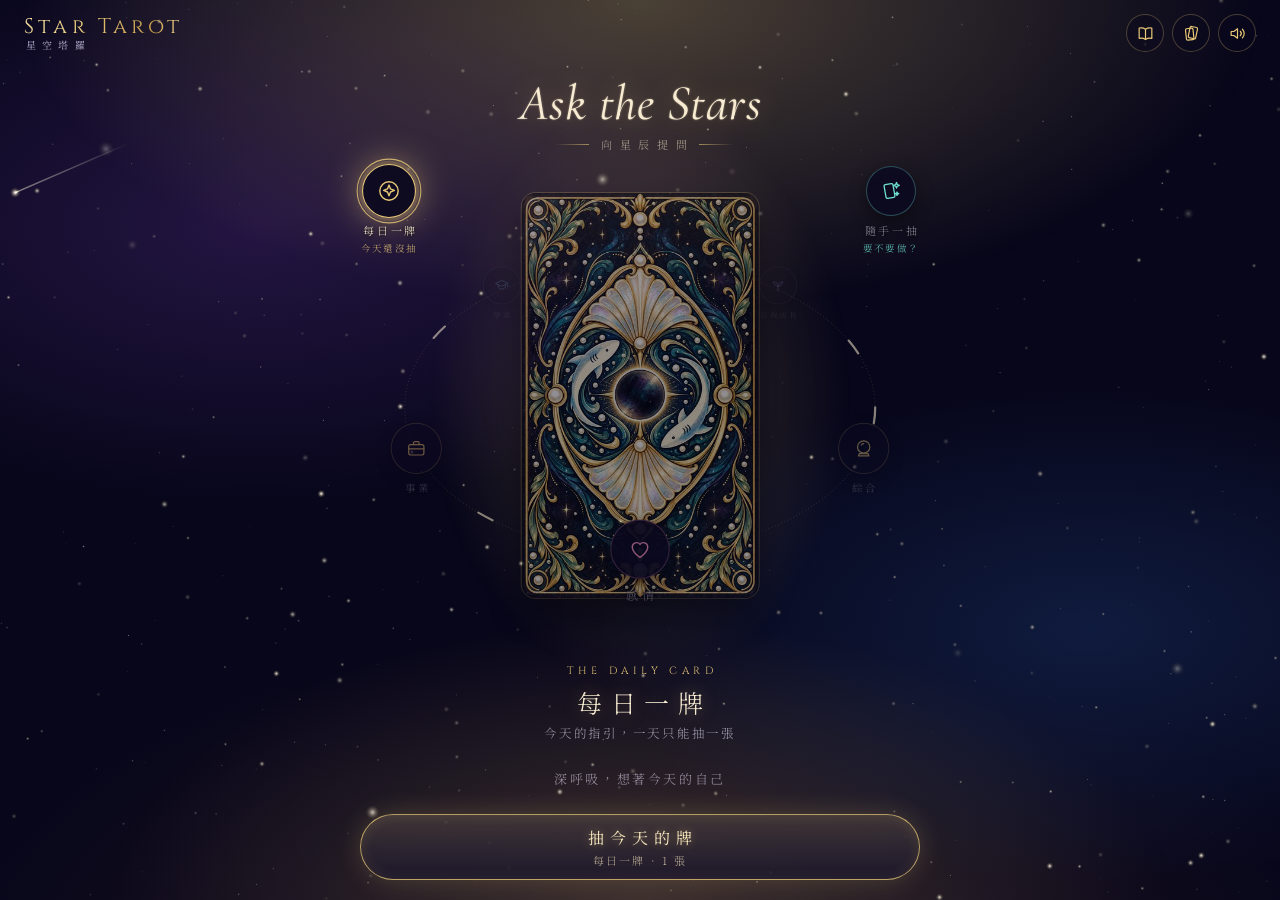
==== commit 5a1e153f: "Stop asking for motion permission when a reading starts On iOS every reading opened the 'access moti" ====
--- a/index.html
+++ b/index.html
@@ -8,7 +8,7 @@
 <link rel="preconnect" href="https://fonts.googleapis.com">
 <link rel="preconnect" href="https://fonts.gstatic.com" crossorigin>
 <link href="https://fonts.googleapis.com/css2?family=Cinzel:wght@400;500;700&family=Cormorant+Garamond:ital,wght@0,400;0,500;1,400;1,500&family=Noto+Serif+TC:wght@300;400;600&display=swap" rel="stylesheet">
-<link rel="stylesheet" href="style.css?v=20261110d">
+<link rel="stylesheet" href="style.css?v=20261110e">
 </head>
 <body>
 <div id="aura"></div>
@@ -163,18 +163,18 @@
   </div>
 </div>
 
-<script src="meanings.js?v=20261110d"></script>
-<script src="cards.js?v=20261110d"></script>
-<script src="reading.js?v=20261110d"></script>
-<script src="live.js?v=20261110d"></script>
-<script src="js/core.js?v=20261110d"></script>
-<script src="js/table.js?v=20261110d"></script>
-<script src="js/home.js?v=20261110d"></script>
-<script src="js/quick.js?v=20261110d"></script>
-<script src="js/wheel.js?v=20261110d"></script>
-<script src="js/draw.js?v=20261110d"></script>
-<script src="js/views.js?v=20261110d"></script>
-<script src="js/extras.js?v=20261110d"></script>
-<script src="js/main.js?v=20261110d"></script>
+<script src="meanings.js?v=20261110e"></script>
+<script src="cards.js?v=20261110e"></script>
+<script src="reading.js?v=20261110e"></script>
+<script src="live.js?v=20261110e"></script>
+<script src="js/core.js?v=20261110e"></script>
+<script src="js/table.js?v=20261110e"></script>
+<script src="js/home.js?v=20261110e"></script>
+<script src="js/quick.js?v=20261110e"></script>
+<script src="js/wheel.js?v=20261110e"></script>
+<script src="js/draw.js?v=20261110e"></script>
+<script src="js/views.js?v=20261110e"></script>
+<script src="js/extras.js?v=20261110e"></script>
+<script src="js/main.js?v=20261110e"></script>
 </body>
 </html>
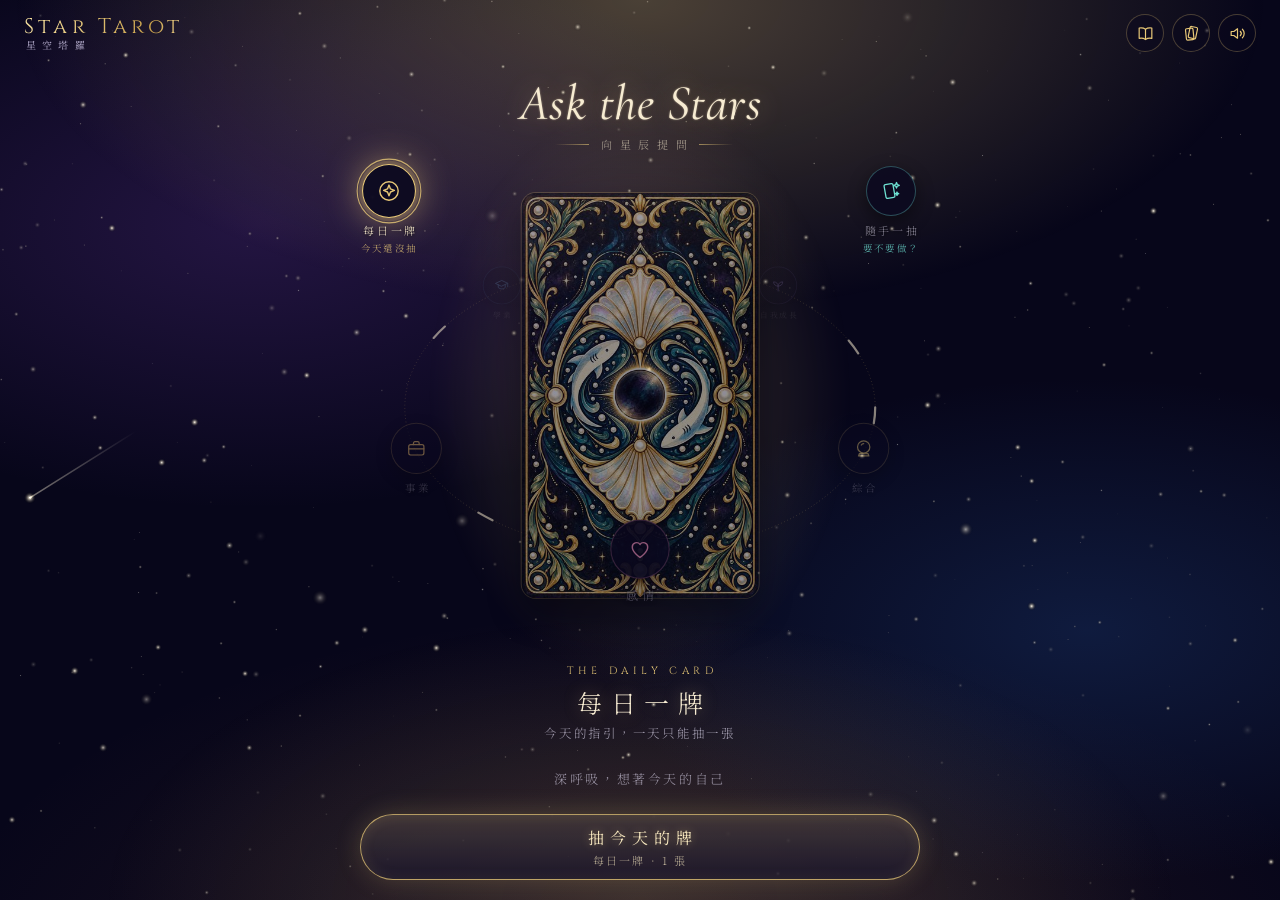
==== commit 0cfce25b: "Fair 50/50 orientation, finer quick draw verdicts, ask-AI prompt - Shuffles and quick draws now make" ====
--- a/index.html
+++ b/index.html
@@ -8,7 +8,7 @@
 <link rel="preconnect" href="https://fonts.googleapis.com">
 <link rel="preconnect" href="https://fonts.gstatic.com" crossorigin>
 <link href="https://fonts.googleapis.com/css2?family=Cinzel:wght@400;500;700&family=Cormorant+Garamond:ital,wght@0,400;0,500;1,400;1,500&family=Noto+Serif+TC:wght@300;400;600&display=swap" rel="stylesheet">
-<link rel="stylesheet" href="style.css?v=20261110e">
+<link rel="stylesheet" href="style.css?v=20261111a">
 </head>
 <body>
 <div id="aura"></div>
@@ -102,6 +102,7 @@
     <p class="q-advice"></p>
     <div class="q-actions">
       <button class="primary" data-q="again">再抽一張</button>
+      <button data-q="ai">問 AI</button>
       <button data-q="share">存成圖片</button>
       <button data-q="detail">完整牌義</button>
       <button data-q="home">回到星空</button>
@@ -151,6 +152,19 @@
   </div>
 </div>
 
+<div id="ask" hidden>
+  <div class="ask-body">
+    <button class="close" aria-label="關閉">✕</button>
+    <h2>問 AI 更深入的解讀</h2>
+    <p class="ask-sub">複製下面這段文字，貼到 ChatGPT、Claude 或 Gemini，AI 就能依你的問題和抽到的牌給你解讀。可以先在裡面修改你的問題。</p>
+    <textarea id="askText" spellcheck="false"></textarea>
+    <div class="ask-actions">
+      <button class="primary" id="askCopy">複製提問</button>
+      <span id="askDone" role="status"></span>
+    </div>
+  </div>
+</div>
+
 <div id="share" hidden>
   <div class="share-body">
     <button class="close" aria-label="關閉">✕</button>
@@ -163,18 +177,18 @@
   </div>
 </div>
 
-<script src="meanings.js?v=20261110e"></script>
-<script src="cards.js?v=20261110e"></script>
-<script src="reading.js?v=20261110e"></script>
-<script src="live.js?v=20261110e"></script>
-<script src="js/core.js?v=20261110e"></script>
-<script src="js/table.js?v=20261110e"></script>
-<script src="js/home.js?v=20261110e"></script>
-<script src="js/quick.js?v=20261110e"></script>
-<script src="js/wheel.js?v=20261110e"></script>
-<script src="js/draw.js?v=20261110e"></script>
-<script src="js/views.js?v=20261110e"></script>
-<script src="js/extras.js?v=20261110e"></script>
-<script src="js/main.js?v=20261110e"></script>
+<script src="meanings.js?v=20261111a"></script>
+<script src="cards.js?v=20261111a"></script>
+<script src="reading.js?v=20261111a"></script>
+<script src="live.js?v=20261111a"></script>
+<script src="js/core.js?v=20261111a"></script>
+<script src="js/table.js?v=20261111a"></script>
+<script src="js/home.js?v=20261111a"></script>
+<script src="js/quick.js?v=20261111a"></script>
+<script src="js/wheel.js?v=20261111a"></script>
+<script src="js/draw.js?v=20261111a"></script>
+<script src="js/views.js?v=20261111a"></script>
+<script src="js/extras.js?v=20261111a"></script>
+<script src="js/main.js?v=20261111a"></script>
 </body>
 </html>
--- a/style.css
+++ b/style.css
@@ -812,6 +812,7 @@
 }
 .q-result[hidden] { display: none; }
 .q-result.v-yes { --v: 150, 235, 170; }
+.q-result.v-lean { --v: 190, 230, 150; }
 .q-result.v-wait { --v: 232, 200, 119; }
 .q-result.v-think { --v: 185, 162, 255; }
 .q-result.v-no { --v: 255, 150, 160; }
@@ -905,3 +906,23 @@
 @media (prefers-reduced-motion: reduce) {
   .q-circle, .q-rays.on, #quick.opened .case-light { animation: none; }
 }
+
+/* ---------- 問 AI ---------- */
+#ask {
+  position: fixed; inset: 0; z-index: 12; display: flex; align-items: center; justify-content: center;
+  background: rgba(4, 3, 14, .9); animation: fade .3s both;
+}
+#ask[hidden] { display: none; }
+.ask-body {
+  position: relative; width: min(560px, calc(100% - 32px)); max-height: 88vh; display: flex; flex-direction: column; gap: 12px;
+  padding: 26px 22px 20px; border-radius: 18px; border: 1px solid var(--line); background: var(--panel);
+}
+.ask-body h2 { margin: 0; font-size: 19px; font-weight: 400; letter-spacing: .2em; color: var(--gold); }
+.ask-sub { margin: 0; font-size: 13px; font-weight: 300; line-height: 1.7; color: rgba(225, 218, 240, .75); }
+#askText {
+  flex: 1; min-height: 240px; width: 100%; resize: vertical; padding: 12px 14px; border-radius: 12px;
+  border: 1px solid var(--line); background: rgba(10, 8, 30, .7); color: #f7ecd2;
+  font: 300 16px/1.7 var(--serif); user-select: text; -webkit-user-select: text;
+}
+.ask-actions { display: flex; align-items: center; gap: 12px; flex-wrap: wrap; }
+#askDone { font-size: 13px; color: #a9e7b8; }
